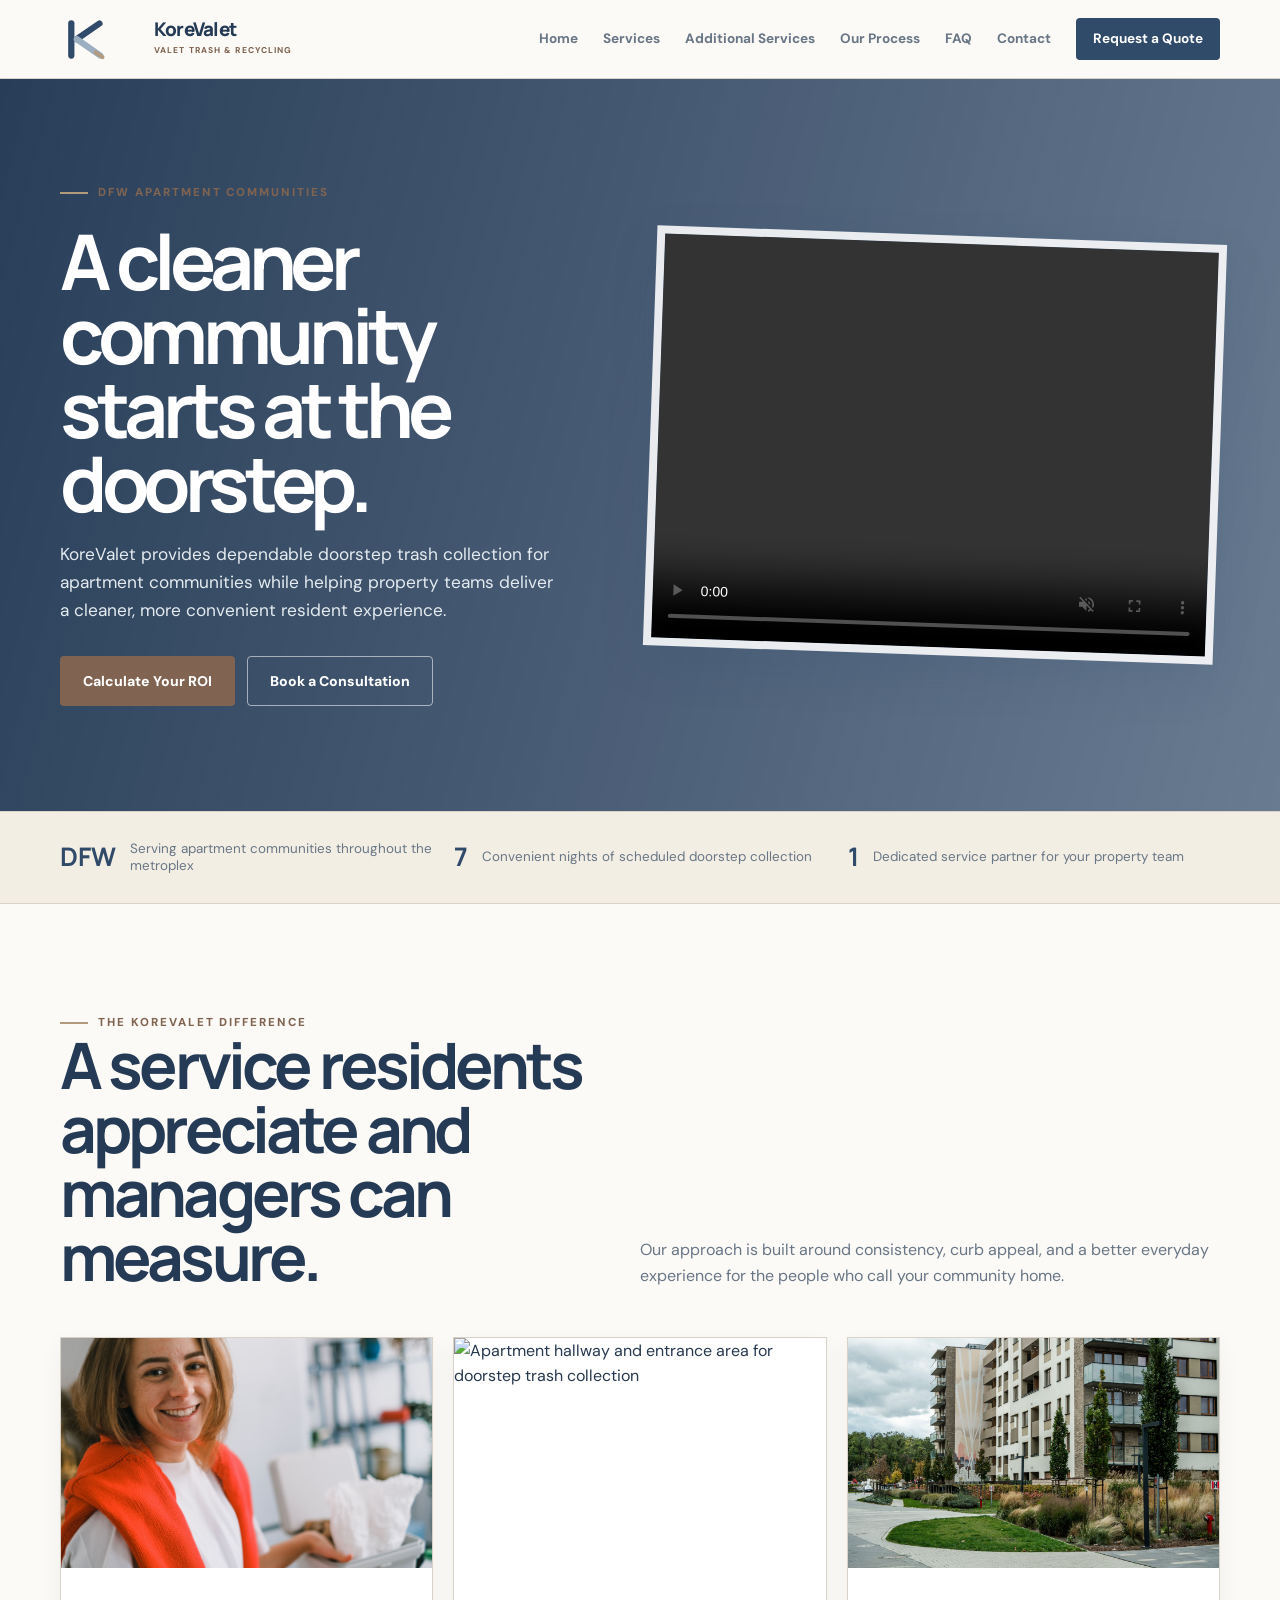
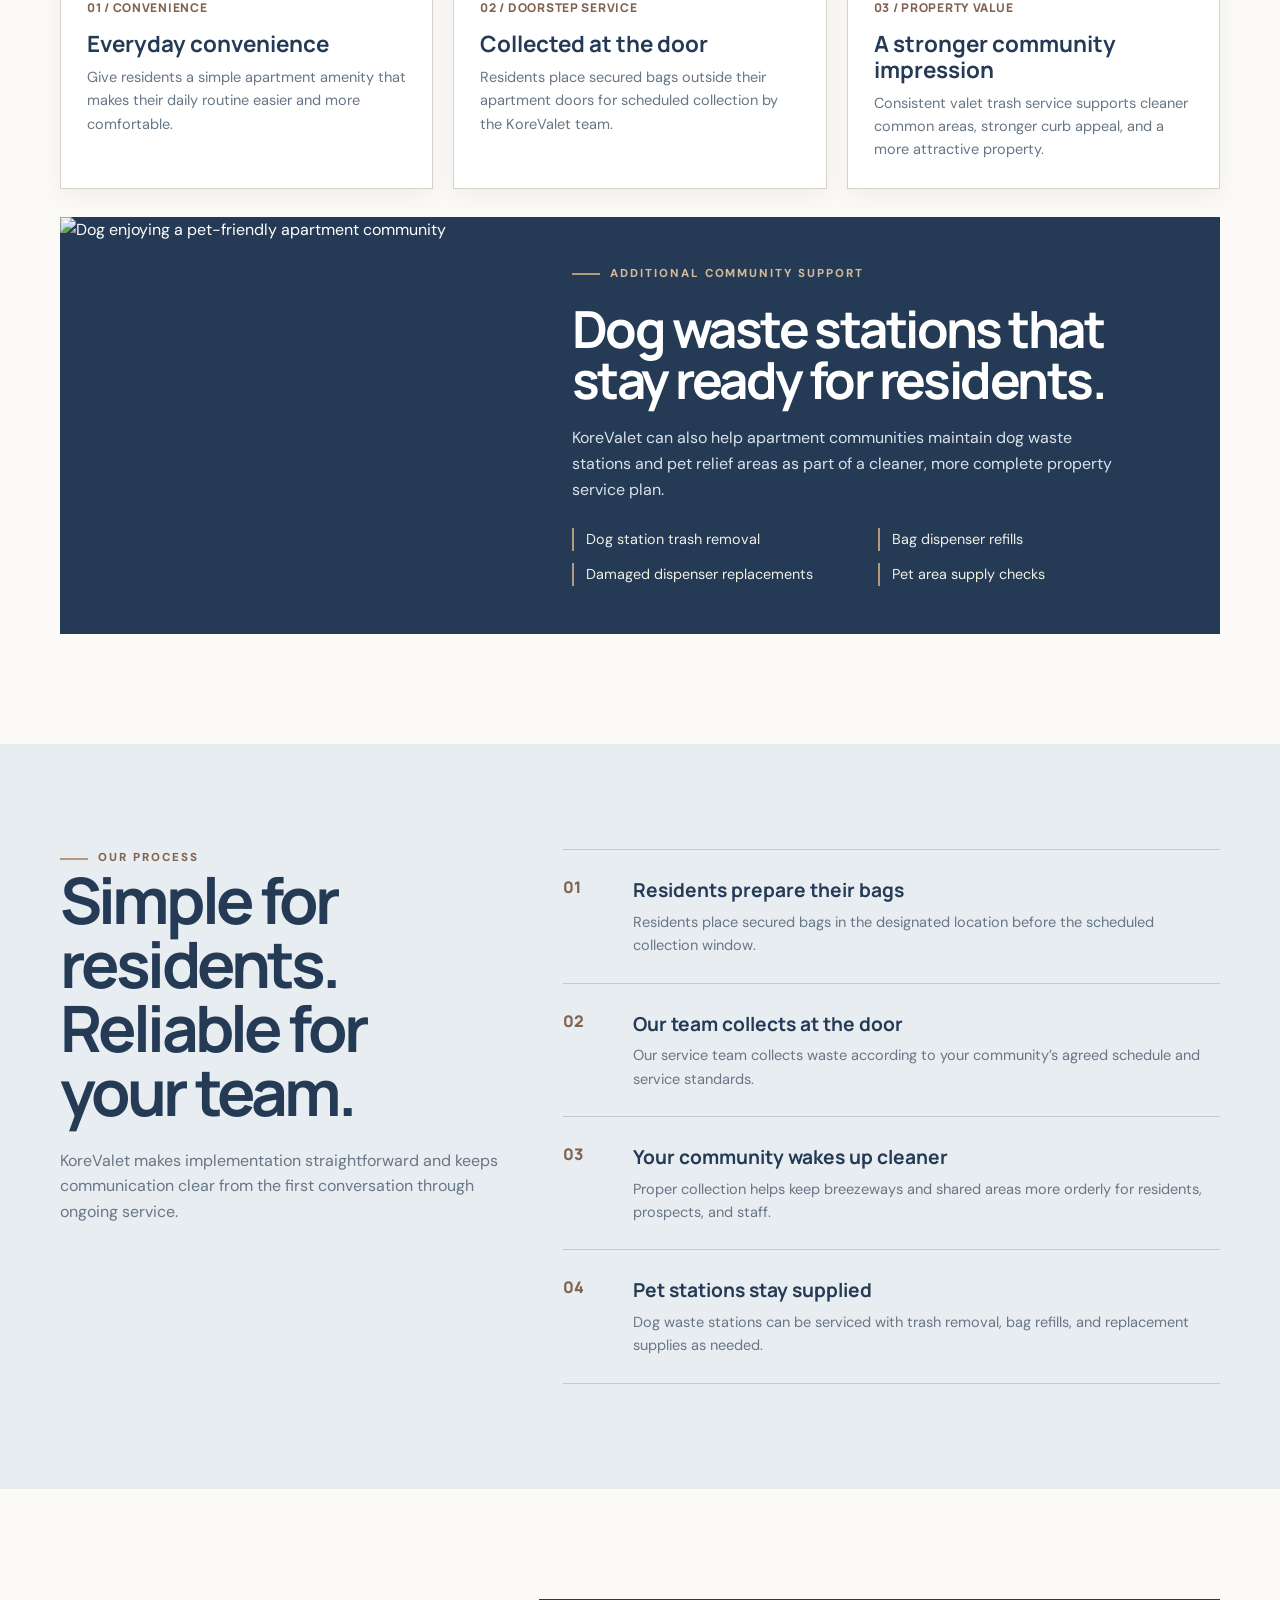
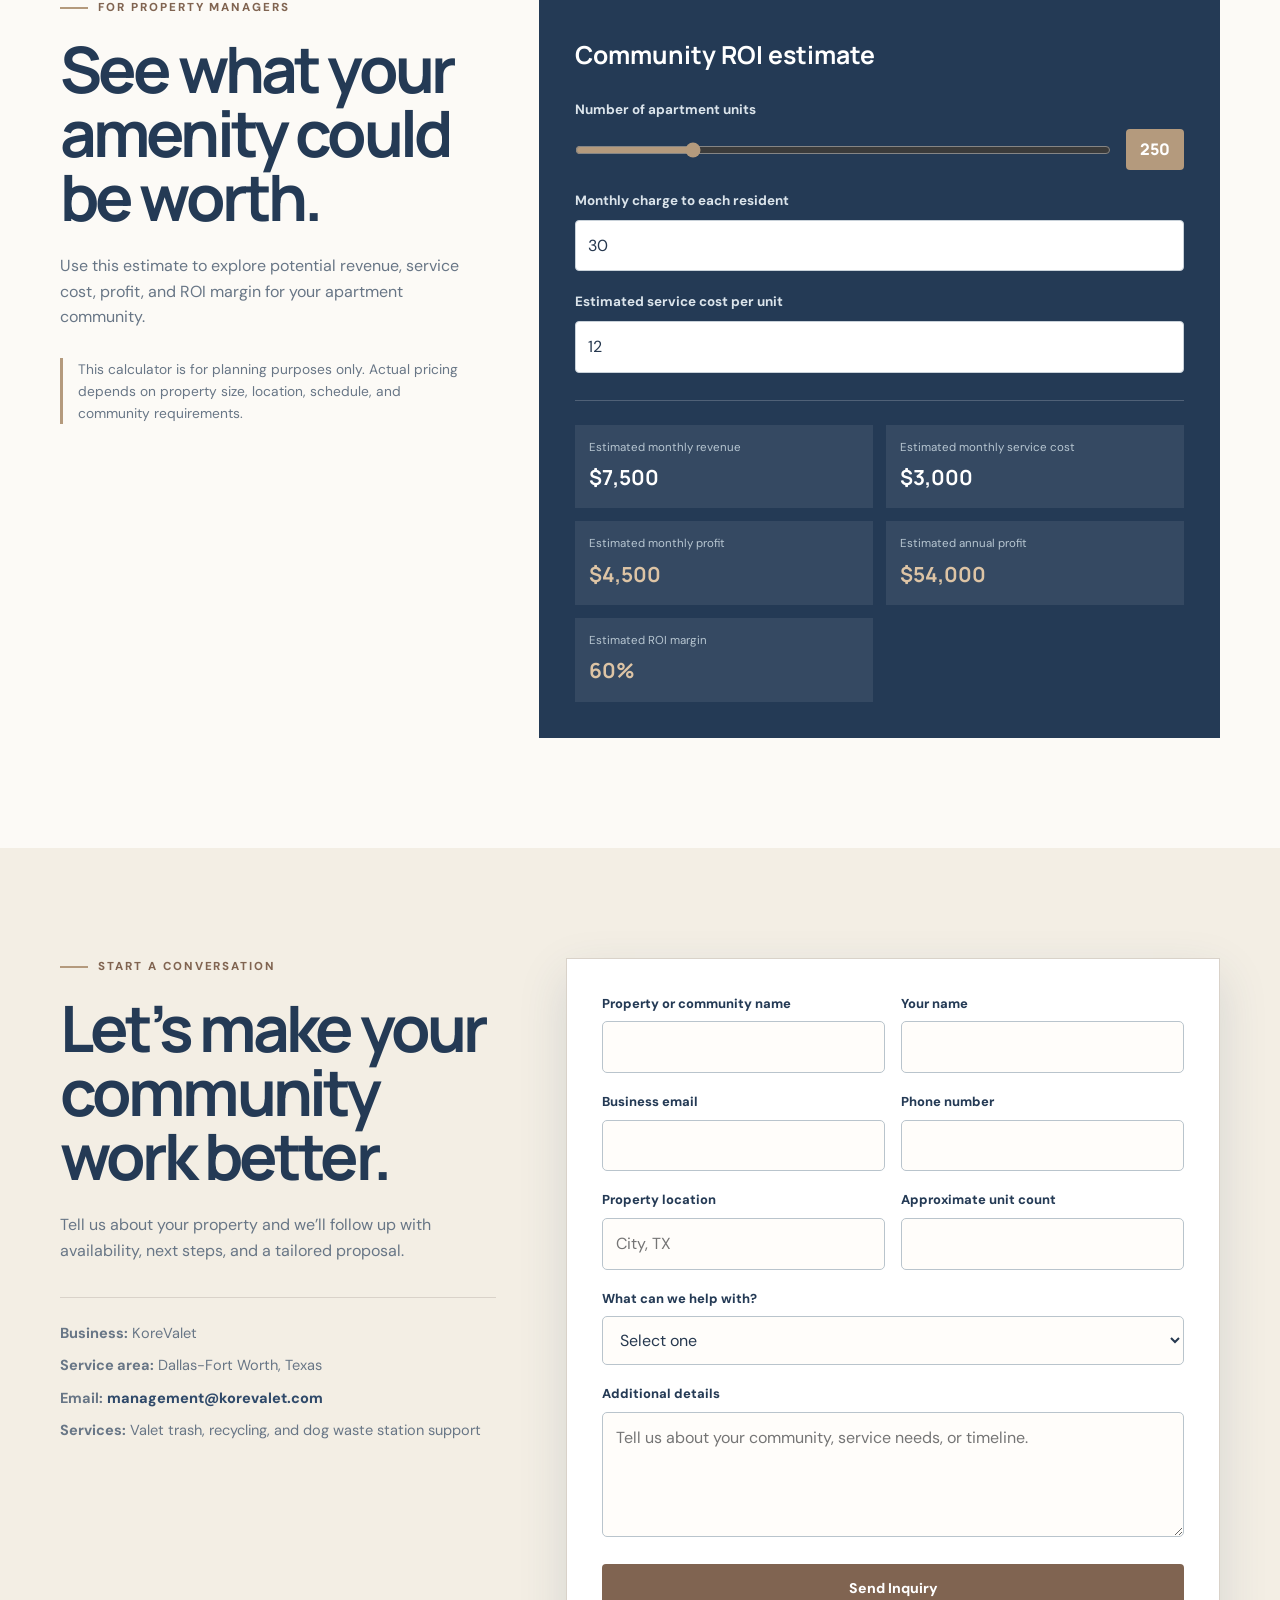
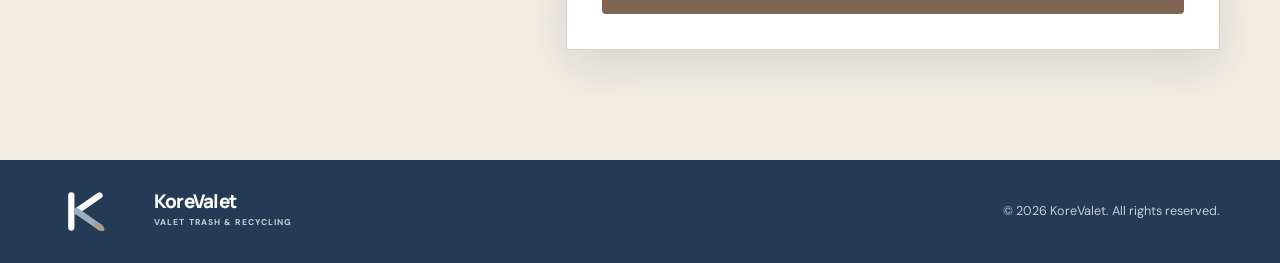
==== index.html @ e6c99cfc "Change service card image to convenience.jpg Updated the service card image source and alt text." ====
<!DOCTYPE html>
<html lang="en">
<head>
  <meta charset="UTF-8">
  <meta name="viewport" content="width=device-width, initial-scale=1.0">
  <meta name="description" content="KoreValet provides apartment valet trash, recycling, and dog waste station services throughout the DFW area.">
  <title>KoreValet | Apartment Community Services</title>

  <link rel="preconnect" href="https://fonts.googleapis.com">
  <link rel="preconnect" href="https://fonts.gstatic.com" crossorigin>
  <link href="https://fonts.googleapis.com/css2?family=DM+Sans:wght@400;500;600;700&family=Manrope:wght@600;700;800&display=swap" rel="stylesheet">

  <style>
    :root {
      --navy: #304a6a;
      --navy-dark: #243a55;
      --steel: #9bafc1;
      --cream: #f3eee4;
      --paper: #fcfaf6;
      --brown: #806451;
      --brown-light: #b49a7d;
      --ink: #26384f;
      --muted: #687686;
      --line: #d9d2c9;
      --white: #ffffff;
      --shadow: 0 18px 45px rgba(48, 74, 106, 0.15);
    }

    * {
      box-sizing: border-box;
      margin: 0;
      padding: 0;
    }

    html {
      scroll-behavior: smooth;
    }

    body {
      background: var(--paper);
      color: var(--ink);
      font-family: "DM Sans", Arial, sans-serif;
      line-height: 1.6;
      overflow-x: hidden;
    }

    img {
      display: block;
      max-width: 100%;
    }

    a {
      color: inherit;
      text-decoration: none;
    }

    button,
    input,
    select,
    textarea {
      font: inherit;
    }

    .container {
      margin: 0 auto;
      width: min(1160px, calc(100% - 40px));
    }

    .eyebrow {
      align-items: center;
      color: var(--brown);
      display: flex;
      font-size: 0.72rem;
      font-weight: 800;
      gap: 10px;
      letter-spacing: 0.17em;
      text-transform: uppercase;
    }

    .eyebrow::before {
      background: var(--brown-light);
      content: "";
      height: 2px;
      width: 28px;
    }

    .section-title {
      color: var(--navy-dark);
      font-family: "Manrope", Arial, sans-serif;
      font-size: clamp(2.25rem, 5vw, 4.3rem);
      letter-spacing: -0.06em;
      line-height: 1;
      max-width: 710px;
    }

    .section-copy {
      color: var(--muted);
      font-size: 1rem;
      max-width: 580px;
    }

    .button {
      align-items: center;
      border: 1px solid transparent;
      border-radius: 4px;
      cursor: pointer;
      display: inline-flex;
      font-size: 0.88rem;
      font-weight: 800;
      justify-content: center;
      min-height: 50px;
      padding: 0 22px;
      transition: 180ms ease;
    }

    .button:hover {
      transform: translateY(-2px);
    }

    .button-primary {
      background: var(--brown);
      color: var(--white);
    }

    .button-primary:hover {
      background: #684d3d;
    }

    .button-light {
      border-color: rgba(255, 255, 255, 0.55);
      color: var(--white);
    }

    .button-light:hover {
      background: var(--white);
      color: var(--navy-dark);
    }

    .button-navy {
      background: var(--navy);
      color: var(--white);
    }

    .button-navy:hover {
      background: var(--navy-dark);
    }

    .site-header {
      background: rgba(252, 250, 246, 0.96);
      border-bottom: 1px solid var(--line);
      position: sticky;
      top: 0;
      z-index: 20;
      backdrop-filter: blur(14px);
    }

    .navigation {
      align-items: center;
      display: flex;
      height: 78px;
      justify-content: space-between;
      position: relative;
    }

    .brand {
      align-items: center;
      display: inline-flex;
      gap: 12px;
    }

    .logo-mark {
      height: 43px;
      width: 82px;
    }

    .brand-name {
      color: var(--navy-dark);
      display: block;
      font-family: "Manrope", Arial, sans-serif;
      font-size: 1.18rem;
      font-weight: 800;
      letter-spacing: -0.04em;
      line-height: 1;
    }

    .brand-subtitle {
      color: var(--brown);
      display: block;
      font-size: 0.53rem;
      font-weight: 800;
      letter-spacing: 0.13em;
      margin-top: 5px;
    }

    .nav-links {
      align-items: center;
      display: flex;
      gap: 25px;
    }

    .nav-links a {
      color: var(--muted);
      font-size: 0.85rem;
      font-weight: 700;
    }

    .nav-links a:hover {
      color: var(--brown);
    }

    .nav-links .nav-cta {
      color: var(--white);
      min-height: 42px;
      padding: 0 16px;
    }

    .menu-button {
      background: transparent;
      border: 0;
      cursor: pointer;
      display: none;
      padding: 8px;
    }

    .menu-button span {
      background: var(--navy-dark);
      display: block;
      height: 2px;
      margin: 5px 0;
      width: 25px;
    }

    .hero {
      background:
        linear-gradient(
          105deg,
          rgba(36, 58, 85, 0.98),
          rgba(48, 74, 106, 0.72)
        ),
        url("https://images.unsplash.com/photo-1460317442991-0ec209397118?auto=format&fit=crop&w=1800&q=90")
        center / cover no-repeat;
      color: var(--white);
      padding: 105px 0;
    }

    .hero-grid {
      align-items: center;
      display: grid;
      gap: 75px;
      grid-template-columns: 0.95fr 1.05fr;
    }

    .hero h1 {
      font-family: "Manrope", Arial, sans-serif;
      font-size: clamp(3rem, 6vw, 5.6rem);
      letter-spacing: -0.07em;
      line-height: 0.96;
      margin: 22px 0;
      max-width: 680px;
    }

    .hero-copy {
      color: #e4ebf0;
      font-size: 1.08rem;
      max-width: 500px;
    }

    .hero-actions {
      display: flex;
      flex-wrap: wrap;
      gap: 12px;
      margin-top: 32px;
    }

    .hero-property-image {
      border: 8px solid rgba(255, 255, 255, 0.88);
      box-shadow: var(--shadow);
      height: 420px;
      overflow: hidden;
      transform: rotate(2deg);
      width: 100%;
    }

    .hero-property-image img,
    .hero-property-image video {
      display: block;
      height: 100%;
      object-fit: cover;
      width: 100%;
    }

    .stats {
      background: var(--cream);
      border-bottom: 1px solid var(--line);
      border-top: 1px solid var(--line);
      padding: 25px 0;
    }

    .stats-grid {
      display: grid;
      gap: 22px;
      grid-template-columns: repeat(3, 1fr);
    }

    .stat {
      align-items: center;
      display: flex;
      gap: 14px;
    }

    .stat strong {
      color: var(--navy);
      font-family: "Manrope", Arial, sans-serif;
      font-size: 1.6rem;
    }

    .stat span {
      color: var(--muted);
      font-size: 0.84rem;
      line-height: 1.25;
    }

    .services {
      padding: 110px 0;
    }

    .services-header {
      align-items: end;
      display: flex;
      gap: 35px;
      justify-content: space-between;
      margin-bottom: 48px;
    }

    .services-grid {
      display: grid;
      gap: 20px;
      grid-template-columns: repeat(3, 1fr);
    }

    .service-card {
      background: var(--white);
      border: 1px solid var(--line);
      box-shadow: 0 8px 20px rgba(48, 74, 106, 0.06);
      overflow: hidden;
      transition: 200ms ease;
    }

    .service-card:hover {
      box-shadow: var(--shadow);
      transform: translateY(-6px);
    }

    .service-card img {
      height: 230px;
      object-fit: cover;
      width: 100%;
    }

    .service-content {
      padding: 26px;
    }

    .service-number {
      color: var(--brown);
      font-family: "Manrope", Arial, sans-serif;
      font-size: 0.75rem;
      font-weight: 800;
      letter-spacing: 0.06em;
    }

    .service-card h3 {
      color: var(--navy-dark);
      font-family: "Manrope", Arial, sans-serif;
      font-size: 1.4rem;
      line-height: 1.15;
      margin: 12px 0 9px;
    }

    .service-card p {
      color: var(--muted);
      font-size: 0.91rem;
    }

    .pet-service {
      background: var(--navy-dark);
      color: var(--white);
      margin-top: 28px;
      overflow: hidden;
    }

    .pet-service-grid {
      align-items: stretch;
      display: grid;
      grid-template-columns: 0.8fr 1.2fr;
    }

    .pet-service-image {
      height: 100%;
      min-height: 340px;
      object-fit: cover;
      width: 100%;
    }

    .pet-service-content {
      padding: 48px;
    }

    .pet-service-content .eyebrow {
      color: #d5b99a;
    }

    .pet-service-content h3 {
      font-family: "Manrope", Arial, sans-serif;
      font-size: clamp(2rem, 4vw, 3.3rem);
      letter-spacing: -0.05em;
      line-height: 1;
      margin: 20px 0;
      max-width: 560px;
    }

    .pet-service-content p {
      color: #d9e2e9;
      max-width: 560px;
    }

    .pet-service-list {
      display: grid;
      gap: 12px;
      grid-template-columns: repeat(2, 1fr);
      list-style: none;
      margin-top: 26px;
    }

    .pet-service-list li {
      border-left: 2px solid var(--brown-light);
      color: #f1eee8;
      font-size: 0.9rem;
      padding-left: 12px;
    }

    .process {
      background: #e7edf1;
      padding: 105px 0;
    }

    .process-grid {
      display: grid;
      gap: 65px;
      grid-template-columns: 0.8fr 1.2fr;
    }

    .process-list {
      border-top: 1px solid #bfcbd4;
    }

    .process-item {
      border-bottom: 1px solid #bfcbd4;
      display: grid;
      gap: 22px;
      grid-template-columns: 48px 1fr;
      padding: 25px 0;
    }

    .process-number {
      color: var(--brown);
      font-family: "Manrope", Arial, sans-serif;
      font-weight: 800;
    }

    .process-item h3 {
      color: var(--navy-dark);
      font-family: "Manrope", Arial, sans-serif;
      font-size: 1.2rem;
      margin-bottom: 5px;
    }

    .process-item p {
      color: var(--muted);
      font-size: 0.91rem;
    }

    .roi-section {
      padding: 110px 0;
    }

    .roi-grid {
      align-items: start;
      display: grid;
      gap: 70px;
      grid-template-columns: 0.75fr 1.25fr;
    }

    .roi-intro .section-title {
      margin: 20px 0;
    }

    .roi-note {
      border-left: 3px solid var(--brown-light);
      color: var(--muted);
      font-size: 0.86rem;
      margin-top: 28px;
      padding-left: 15px;
    }

    .calculator {
      background: var(--navy-dark);
      color: var(--white);
      padding: 36px;
    }

    .calculator h2 {
      font-family: "Manrope", Arial, sans-serif;
      font-size: 1.55rem;
      margin-bottom: 25px;
    }

    .calculator .field {
      margin-bottom: 20px;
    }

    .calculator label {
      color: #dbe4eb;
      display: block;
      font-size: 0.84rem;
      font-weight: 700;
      margin-bottom: 8px;
    }

    .calculator input {
      background: var(--white);
      border: 1px solid #c8d1d9;
      border-radius: 4px;
      color: var(--ink);
      min-height: 48px;
      padding: 12px;
      width: 100%;
    }

    .calculator input:focus {
      border-color: var(--brown-light);
      box-shadow: 0 0 0 4px rgba(180, 154, 125, 0.2);
      outline: none;
    }

    .range-row {
      align-items: center;
      display: flex;
      gap: 15px;
    }

    .range-row input[type="range"] {
      accent-color: var(--brown-light);
      flex: 1;
      min-height: 0;
      padding: 0;
    }

    .range-value {
      background: var(--brown-light);
      border-radius: 4px;
      color: var(--white);
      font-family: "Manrope", Arial, sans-serif;
      font-weight: 800;
      min-width: 58px;
      padding: 8px;
      text-align: center;
    }

    .results {
      border-top: 1px solid rgba(255, 255, 255, 0.2);
      display: grid;
      gap: 13px;
      grid-template-columns: repeat(2, 1fr);
      margin-top: 27px;
      padding-top: 24px;
    }

    .result {
      background: rgba(255, 255, 255, 0.08);
      padding: 14px;
    }

    .result span {
      color: #b7c6d1;
      display: block;
      font-size: 0.72rem;
      margin-bottom: 4px;
    }

    .result strong {
      color: var(--white);
      font-family: "Manrope", Arial, sans-serif;
      font-size: 1.3rem;
    }

    .result.highlight strong {
      color: #ddc4a5;
    }

    .contact {
      background: var(--cream);
      padding: 110px 0;
    }

    .contact-grid {
      display: grid;
      gap: 70px;
      grid-template-columns: 0.8fr 1.2fr;
    }

    .contact-copy .section-title {
      margin: 20px 0;
    }

    .contact-details {
      border-top: 1px solid var(--line);
      margin-top: 34px;
      padding-top: 24px;
    }

    .contact-details p {
      color: var(--muted);
      font-size: 0.91rem;
      margin-bottom: 9px;
    }

    .contact-details a {
      color: var(--navy);
      font-weight: 800;
    }

    .contact-form {
      background: var(--white);
      border: 1px solid var(--line);
      box-shadow: var(--shadow);
      padding: 35px;
    }

    .form-row {
      display: grid;
      gap: 16px;
      grid-template-columns: 1fr 1fr;
    }

    .contact-form .field {
      margin-bottom: 19px;
    }

    .contact-form label {
      color: var(--navy-dark);
      display: block;
      font-size: 0.81rem;
      font-weight: 800;
      margin-bottom: 7px;
    }

    .contact-form input,
    .contact-form select,
    .contact-form textarea {
      background: #fffdfa;
      border: 1px solid #b9c4cc;
      border-radius: 5px;
      color: var(--ink);
      min-height: 49px;
      padding: 12px 13px;
      width: 100%;
    }

    .contact-form textarea {
      min-height: 125px;
      resize: vertical;
    }

    .contact-form input:hover,
    .contact-form select:hover,
    .contact-form textarea:hover {
      border-color: var(--navy);
    }

    .contact-form input:focus,
    .contact-form select:focus,
    .contact-form textarea:focus {
      border-color: var(--brown);
      box-shadow: 0 0 0 4px rgba(180, 154, 125, 0.2);
      outline: none;
    }

    .contact-form button {
      border: 0;
      width: 100%;
    }

    .footer {
      background: var(--navy-dark);
      color: var(--white);
      padding: 30px 0;
    }

    .footer-inner {
      align-items: center;
      display: flex;
      justify-content: space-between;
    }

    .footer .brand-name {
      color: var(--white);
    }

    .footer .brand-subtitle {
      color: #c1ced8;
    }

    .footer p {
      color: #c1ced8;
      font-size: 0.79rem;
    }

    .back-to-top {
      align-items: center;
      background: var(--navy);
      border: 1px solid rgba(255, 255, 255, 0.35);
      border-radius: 50%;
      bottom: 24px;
      box-shadow: var(--shadow);
      color: var(--white);
      cursor: pointer;
      display: flex;
      font-size: 1.35rem;
      height: 48px;
      justify-content: center;
      opacity: 0;
      padding: 0;
      pointer-events: none;
      position: fixed;
      right: 24px;
      transform: translateY(12px);
      transition: opacity 180ms ease, transform 180ms ease, background 180ms ease;
      width: 48px;
      z-index: 30;
    }

    .back-to-top:hover {
      background: var(--brown);
      transform: translateY(0);
    }

    .back-to-top.visible {
      opacity: 1;
      pointer-events: auto;
      transform: translateY(0);
    }

    @media (max-width: 900px) {
      .hero-grid,
      .process-grid,
      .roi-grid,
      .contact-grid,
      .pet-service-grid {
        grid-template-columns: 1fr;
      }

      .hero {
        padding: 75px 0 85px;
      }

      .hero-property-image {
        max-width: 600px;
      }

      .pet-service-image {
        height: 300px;
        min-height: 0;
      }

      .services,
      .process,
      .roi-section,
      .contact {
        padding: 80px 0;
      }

      .roi-grid,
      .contact-grid {
        gap: 42px;
      }
    }

    @media (max-width: 700px) {
      .container {
        width: min(100% - 30px, 1160px);
      }

      .navigation {
        height: 68px;
      }

      .logo-mark {
        height: 37px;
        width: 70px;
      }

      .brand-subtitle {
        font-size: 0.47rem;
      }

      .menu-button {
        display: block;
      }

      .nav-links {
        align-items: stretch;
        background: var(--paper);
        border-bottom: 1px solid var(--line);
        display: none;
        flex-direction: column;
        gap: 0;
        left: 0;
        padding: 10px 15px 18px;
        position: absolute;
        right: 0;
        top: 68px;
      }

      .nav-links.open {
        display: flex;
      }

      .nav-links a {
        padding: 13px 0;
      }

      .nav-links .nav-cta {
        margin-top: 5px;
      }

      .hero h1 {
        font-size: clamp(2.7rem, 14vw, 4rem);
      }

      .hero-property-image {
        height: 300px;
        transform: none;
      }

      .stats-grid,
      .services-grid,
      .pet-service-list {
        grid-template-columns: 1fr;
      }

      .stat {
        border-bottom: 1px solid var(--line);
        padding-bottom: 16px;
      }

      .stat:last-child {
        border-bottom: 0;
        padding-bottom: 0;
      }

      .services-header {
        align-items: start;
        flex-direction: column;
        margin-bottom: 30px;
      }

      .pet-service-content {
        padding: 30px 24px;
      }

      .calculator,
      .contact-form {
        padding: 24px;
      }

      .form-row,
      .results {
        grid-template-columns: 1fr;
      }

      .footer-inner {
        align-items: start;
        flex-direction: column;
        gap: 18px;
      }

      .back-to-top {
        bottom: 18px;
        height: 44px;
        right: 16px;
        width: 44px;
      }
    }
  </style>
</head>

<body>
  <header class="site-header">
    <div class="container navigation">
      <a class="brand" href="#home" aria-label="KoreValet home">
        <svg
          class="logo-mark"
          viewBox="0 0 100 55"
          fill="none"
          xmlns="http://www.w3.org/2000/svg"
          aria-hidden="true"
        >
          <path d="M12 7V48" stroke="#304A6A" stroke-width="8" stroke-linecap="round"/>
          <path d="M19 27L48 7" stroke="#304A6A" stroke-width="8" stroke-linecap="round"/>
          <path d="M19 27L49 48" stroke="#9BAFC1" stroke-width="8" stroke-linecap="round"/>
          <path d="M43 44L52 50" stroke="#B49A7D" stroke-width="5" stroke-linecap="round"/>
        </svg>

        <span>
          <span class="brand-name">KoreValet</span>
          <span class="brand-subtitle">VALET TRASH & RECYCLING</span>
        </span>
      </a>

      <button
        class="menu-button"
        id="menuButton"
        type="button"
        aria-label="Open navigation"
        aria-expanded="false"
      >
        <span></span>
        <span></span>
        <span></span>
      </button>

      <nav class="nav-links" id="navLinks">
        <a href="#home">Home</a>
        <a href="#services">Services</a>
        <a href="additional-services.html">Additional Services</a>
        <a href="#process">Our Process</a>
        <a href="faq.html">FAQ</a>
        <a href="#contact">Contact</a>
        <a class="button button-navy nav-cta" href="#contact">Request a Quote</a>
      </nav>
    </div>
  </header>

  <main>
    <section class="hero" id="home">
      <div class="container hero-grid">
        <div>
          <div class="eyebrow">DFW apartment communities</div>

          <h1>A cleaner community starts at the doorstep.</h1>

          <p class="hero-copy">
            KoreValet provides dependable doorstep trash collection for apartment communities while helping property teams deliver a cleaner, more convenient resident experience.
          </p>

          <div class="hero-actions">
            <a class="button button-primary" href="#roi">
              Calculate Your ROI
            </a>

            <a class="button button-light" href="#contact">
              Book a Consultation
            </a>
          </div>
        </div>

        <div class="hero-property-image">
  <video autoplay muted loop playsinline preload="auto" controls aria-label="Apartment community exterior video">
    <source src="https://res.cloudinary.com/irntqbno/video/upload/v1785622498/Herovideo.Mp4_otxb49.mp4" type="video/mp4">
    Your browser does not support the video tag.
  </video>
</div>
      </div>
    </section>

    <section class="stats" aria-label="KoreValet service benefits">
      <div class="container stats-grid">
        <div class="stat">
          <strong>DFW</strong>
          <span>Serving apartment communities throughout the metroplex</span>
        </div>

        <div class="stat">
          <strong>7</strong>
          <span>Convenient nights of scheduled doorstep collection</span>
        </div>

        <div class="stat">
          <strong>1</strong>
          <span>Dedicated service partner for your property team</span>
        </div>
      </div>
    </section>

    <section class="services" id="services">
      <div class="container">
        <div class="services-header">
          <div>
            <div class="eyebrow">The KoreValet difference</div>

            <h2 class="section-title">
              A service residents appreciate and managers can measure.
            </h2>
          </div>

          <p class="section-copy">
            Our approach is built around consistency, curb appeal, and a better everyday experience for the people who call your community home.
          </p>
        </div>

        <div class="services-grid">
          <article class="service-card">
            <img
src="convenience.jpg"
alt="Resident convenience valet trash service at an apartment community"
loading="lazy"
            >

            <div class="service-content">
              <span class="service-number">01 / CONVENIENCE</span>
              <h3>Everyday convenience</h3>
              <p>
                Give residents a simple apartment amenity that makes their daily routine easier and more comfortable.
              </p>
            </div>
          </article>

          <article class="service-card">
           <img
  src="doorstep-trash.jpg"
  alt="Apartment hallway and entrance area for doorstep trash collection"
  loading="lazy"
>

            <div class="service-content">
              <span class="service-number">02 / DOORSTEP SERVICE</span>
              <h3>Collected at the door</h3>
              <p>
                Residents place secured bags outside their apartment doors for scheduled collection by the KoreValet team.
              </p>
            </div>
          </article>

         <article class="service-card">
  <img
    src="property-value.jpg.jpg"
    alt="Well-maintained apartment community exterior"
    loading="lazy"
  >

  <div class="service-content">
    <span class="service-number">03 / PROPERTY VALUE</span>
    <h3>A stronger community impression</h3>
    <p>
      Consistent valet trash service supports cleaner common areas, stronger curb appeal, and a more attractive property.
    </p>
  </div>
</article>
        </div>

        <section class="pet-service" aria-labelledby="pet-service-title">
          <div class="pet-service-grid">
            <img
              class="pet-service-image"
              src="https://images.unsplash.com/photo-1558788353-f76d92427f16?auto=format&fit=crop&w=1000&q=85"
              alt="Dog enjoying a pet-friendly apartment community"
              loading="lazy"
            >

            <div class="pet-service-content">
              <div class="eyebrow">Additional community support</div>

              <h3 id="pet-service-title">
                Dog waste stations that stay ready for residents.
              </h3>

              <p>
                KoreValet can also help apartment communities maintain dog waste stations and pet relief areas as part of a cleaner, more complete property service plan.
              </p>

              <ul class="pet-service-list">
                <li>Dog station trash removal</li>
                <li>Bag dispenser refills</li>
                <li>Damaged dispenser replacements</li>
                <li>Pet area supply checks</li>
              </ul>
            </div>
          </div>
        </section>
      </div>
    </section>

    <section class="process" id="process">
      <div class="container process-grid">
        <div>
          <div class="eyebrow">Our process</div>

          <h2 class="section-title">
            Simple for residents. Reliable for your team.
          </h2>

          <p class="section-copy" style="margin-top: 24px;">
            KoreValet makes implementation straightforward and keeps communication clear from the first conversation through ongoing service.
          </p>
        </div>

        <div class="process-list">
          <div class="process-item">
            <span class="process-number">01</span>
            <div>
              <h3>Residents prepare their bags</h3>
              <p>
                Residents place secured bags in the designated location before the scheduled collection window.
              </p>
            </div>
          </div>

          <div class="process-item">
            <span class="process-number">02</span>
            <div>
              <h3>Our team collects at the door</h3>
              <p>
                Our service team collects waste according to your community’s agreed schedule and service standards.
              </p>
            </div>
          </div>

          <div class="process-item">
            <span class="process-number">03</span>
            <div>
              <h3>Your community wakes up cleaner</h3>
              <p>
                Proper collection helps keep breezeways and shared areas more orderly for residents, prospects, and staff.
              </p>
            </div>
          </div>

          <div class="process-item">
            <span class="process-number">04</span>
            <div>
              <h3>Pet stations stay supplied</h3>
              <p>
                Dog waste stations can be serviced with trash removal, bag refills, and replacement supplies as needed.
              </p>
            </div>
          </div>
        </div>
      </div>
    </section>

    <section class="roi-section" id="roi">
      <div class="container roi-grid">
        <div class="roi-intro">
          <div class="eyebrow">For property managers</div>

          <h2 class="section-title">
            See what your amenity could be worth.
          </h2>

          <p class="section-copy" style="margin-top: 24px;">
            Use this estimate to explore potential revenue, service cost, profit, and ROI margin for your apartment community.
          </p>

          <p class="roi-note">
            This calculator is for planning purposes only. Actual pricing depends on property size, location, schedule, and community requirements.
          </p>
        </div>

        <div class="calculator">
          <h2>Community ROI estimate</h2>

          <div class="field">
            <label for="unitRange">Number of apartment units</label>

            <div class="range-row">
              <input id="unitRange" type="range" min="50" max="1000" step="10" value="250">
              <span class="range-value" id="unitValue">250</span>
            </div>
          </div>

          <div class="field">
            <label for="residentFee">Monthly charge to each resident</label>
            <input id="residentFee" type="number" min="0" step="1" value="30">
          </div>

          <div class="field">
            <label for="serviceCost">Estimated service cost per unit</label>
            <input id="serviceCost" type="number" min="0" step="1" value="12">
          </div>

          <div class="results">
            <div class="result">
              <span>Estimated monthly revenue</span>
              <strong id="monthlyRevenue">$7,500</strong>
            </div>

            <div class="result">
              <span>Estimated monthly service cost</span>
              <strong id="monthlyCost">$3,000</strong>
            </div>

            <div class="result highlight">
              <span>Estimated monthly profit</span>
              <strong id="monthlyProfit">$4,500</strong>
            </div>

            <div class="result highlight">
              <span>Estimated annual profit</span>
              <strong id="annualProfit">$54,000</strong>
            </div>

            <div class="result highlight">
              <span>Estimated ROI margin</span>
              <strong id="roiPercent">60%</strong>
            </div>
          </div>
        </div>
      </div>
    </section>

    <section class="contact" id="contact">
      <div class="container contact-grid">
        <div class="contact-copy">
          <div class="eyebrow">Start a conversation</div>

          <h2 class="section-title">
            Let’s make your community work better.
          </h2>

          <p class="section-copy" style="margin-top: 24px;">
            Tell us about your property and we’ll follow up with availability, next steps, and a tailored proposal.
          </p>

          <div class="contact-details">
            <p><strong>Business:</strong> KoreValet</p>
            <p><strong>Service area:</strong> Dallas-Fort Worth, Texas</p>
            <p>
              <strong>Email:</strong>
              <a href="mailto:management@korevalet.com">
                management@korevalet.com
              </a>
            </p>
            <p>
              <strong>Services:</strong>
              Valet trash, recycling, and dog waste station support
            </p>
          </div>
        </div>

        <form
          class="contact-form"
          action="https://formspree.io/f/mjgnopaq"
          method="POST"
        >
          <input
            type="hidden"
            name="_subject"
            value="New KoreValet property inquiry"
          >

          <input
            type="hidden"
            name="_next"
            value="https://korevalet.com/thank-you.html"
          >

          <div class="form-row">
            <div class="field">
              <label for="propertyName">Property or community name</label>
              <input id="propertyName" name="property_name" type="text" required>
            </div>

            <div class="field">
              <label for="contactName">Your name</label>
              <input id="contactName" name="contact_name" type="text" required>
            </div>
          </div>

          <div class="form-row">
            <div class="field">
              <label for="email">Business email</label>
              <input id="email" name="email" type="email" required>
            </div>

            <div class="field">
              <label for="phone">Phone number</label>
              <input id="phone" name="phone" type="tel" required>
            </div>
          </div>

          <div class="form-row">
            <div class="field">
              <label for="location">Property location</label>
              <input id="location" name="property_location" type="text" placeholder="City, TX" required>
            </div>

            <div class="field">
              <label for="units">Approximate unit count</label>
              <input id="units" name="unit_count" type="number" min="1" required>
            </div>
          </div>

          <div class="field">
            <label for="requestType">What can we help with?</label>

            <select id="requestType" name="request_type" required>
              <option value="">Select one</option>
              <option value="Request a quote">Request a quote</option>
              <option value="Book a consultation">Book a consultation</option>
              <option value="Valet trash service">Valet trash service</option>
              <option value="Dog waste station service">Dog waste station service</option>
              <option value="Multiple community services">Multiple community services</option>
            </select>
          </div>

          <div class="field">
            <label for="message">Additional details</label>

            <textarea
              id="message"
              name="message"
              placeholder="Tell us about your community, service needs, or timeline."
            ></textarea>
          </div>

          <button class="button button-primary" type="submit">
            Send Inquiry
          </button>
        </form>
      </div>
    </section>
  </main>

  <button
    class="back-to-top"
    id="backToTop"
    type="button"
    aria-label="Back to top"
    title="Back to top"
  >
    <span aria-hidden="true">&#8593;</span>
  </button>

  <footer class="footer">
    <div class="container footer-inner">
      <a class="brand" href="#home" aria-label="KoreValet home">
        <svg
          class="logo-mark"
          viewBox="0 0 100 55"
          fill="none"
          xmlns="http://www.w3.org/2000/svg"
          aria-hidden="true"
        >
          <path d="M12 7V48" stroke="#FFFFFF" stroke-width="8" stroke-linecap="round"/>
          <path d="M19 27L48 7" stroke="#FFFFFF" stroke-width="8" stroke-linecap="round"/>
          <path d="M19 27L49 48" stroke="#9BAFC1" stroke-width="8" stroke-linecap="round"/>
          <path d="M43 44L52 50" stroke="#B49A7D" stroke-width="5" stroke-linecap="round"/>
        </svg>

        <span>
          <span class="brand-name">KoreValet</span>
          <span class="brand-subtitle">VALET TRASH & RECYCLING</span>
        </span>
      </a>

      <p>&copy; 2026 KoreValet. All rights reserved.</p>
    </div>
  </footer>

  <script>
    const menuButton = document.getElementById("menuButton");
    const navLinks = document.getElementById("navLinks");

    menuButton.addEventListener("click", () => {
      const isOpen = navLinks.classList.toggle("open");
      menuButton.setAttribute("aria-expanded", String(isOpen));
    });

    navLinks.querySelectorAll("a").forEach((link) => {
      link.addEventListener("click", () => {
        navLinks.classList.remove("open");
        menuButton.setAttribute("aria-expanded", "false");
      });
    });

    const unitRange = document.getElementById("unitRange");
    const unitValue = document.getElementById("unitValue");
    const residentFee = document.getElementById("residentFee");
    const serviceCost = document.getElementById("serviceCost");
    const monthlyRevenue = document.getElementById("monthlyRevenue");
    const monthlyCost = document.getElementById("monthlyCost");
    const monthlyProfit = document.getElementById("monthlyProfit");
    const annualProfit = document.getElementById("annualProfit");
    const roiPercent = document.getElementById("roiPercent");

    function formatMoney(value) {
      return value.toLocaleString("en-US", {
        style: "currency",
        currency: "USD",
        maximumFractionDigits: 0
      });
    }

    function calculateROI() {
      const units = Number(unitRange.value) || 0;
      const residentCharge = Number(residentFee.value) || 0;
      const unitCost = Number(serviceCost.value) || 0;

      const revenue = units * residentCharge;
      const cost = units * unitCost;
      const profit = revenue - cost;
      const annual = profit * 12;
      const margin = revenue > 0 ? (profit / revenue) * 100 : 0;

      unitValue.textContent = units;
      monthlyRevenue.textContent = formatMoney(revenue);
      monthlyCost.textContent = formatMoney(cost);
      monthlyProfit.textContent = formatMoney(profit);
      annualProfit.textContent = formatMoney(annual);
      roiPercent.textContent = Math.round(margin) + "%";
    }

    unitRange.addEventListener("input", calculateROI);
    residentFee.addEventListener("input", calculateROI);
    serviceCost.addEventListener("input", calculateROI);

    calculateROI();

    const backToTop = document.getElementById("backToTop");

    window.addEventListener("scroll", () => {
      if (window.scrollY > 450) {
        backToTop.classList.add("visible");
      } else {
        backToTop.classList.remove("visible");
      }
    });

    backToTop.addEventListener("click", () => {
      window.scrollTo({
        top: 0,
        behavior: "smooth"
      });
    });
  </script>
</body>
</html>
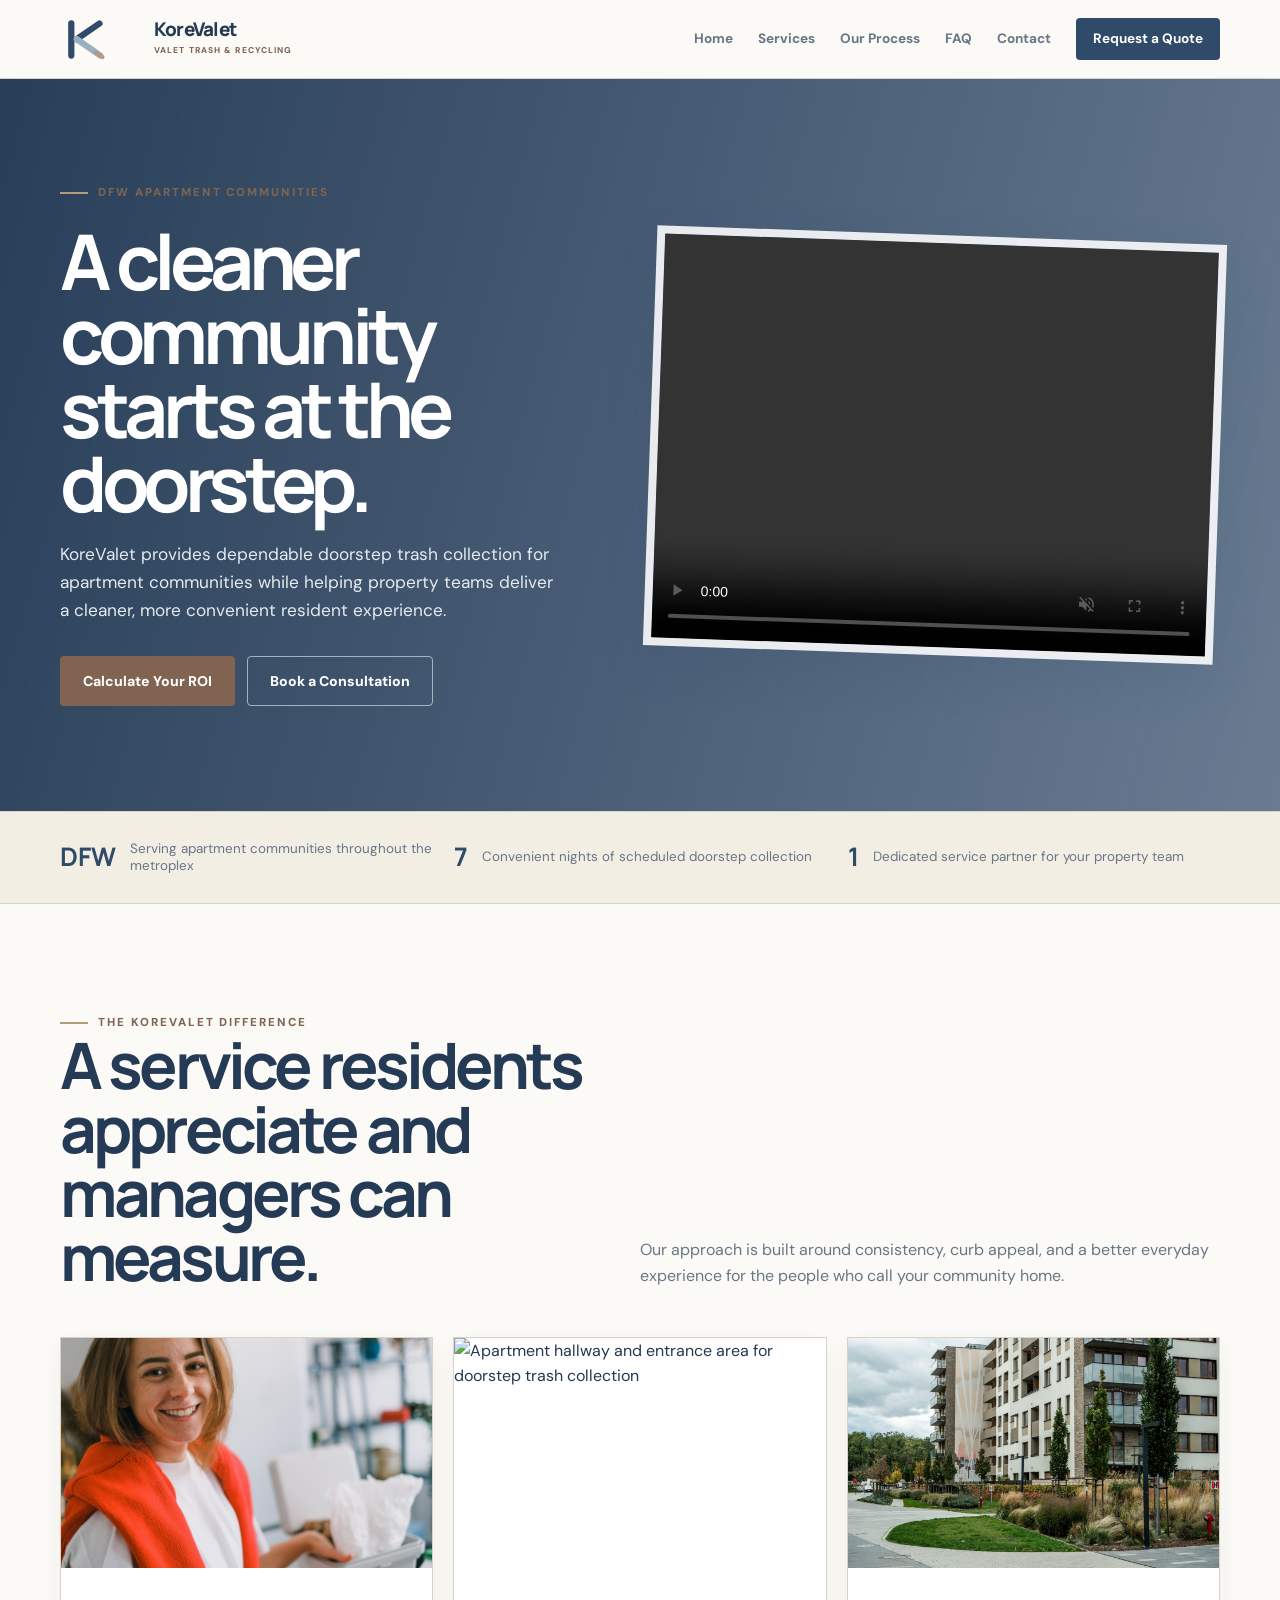
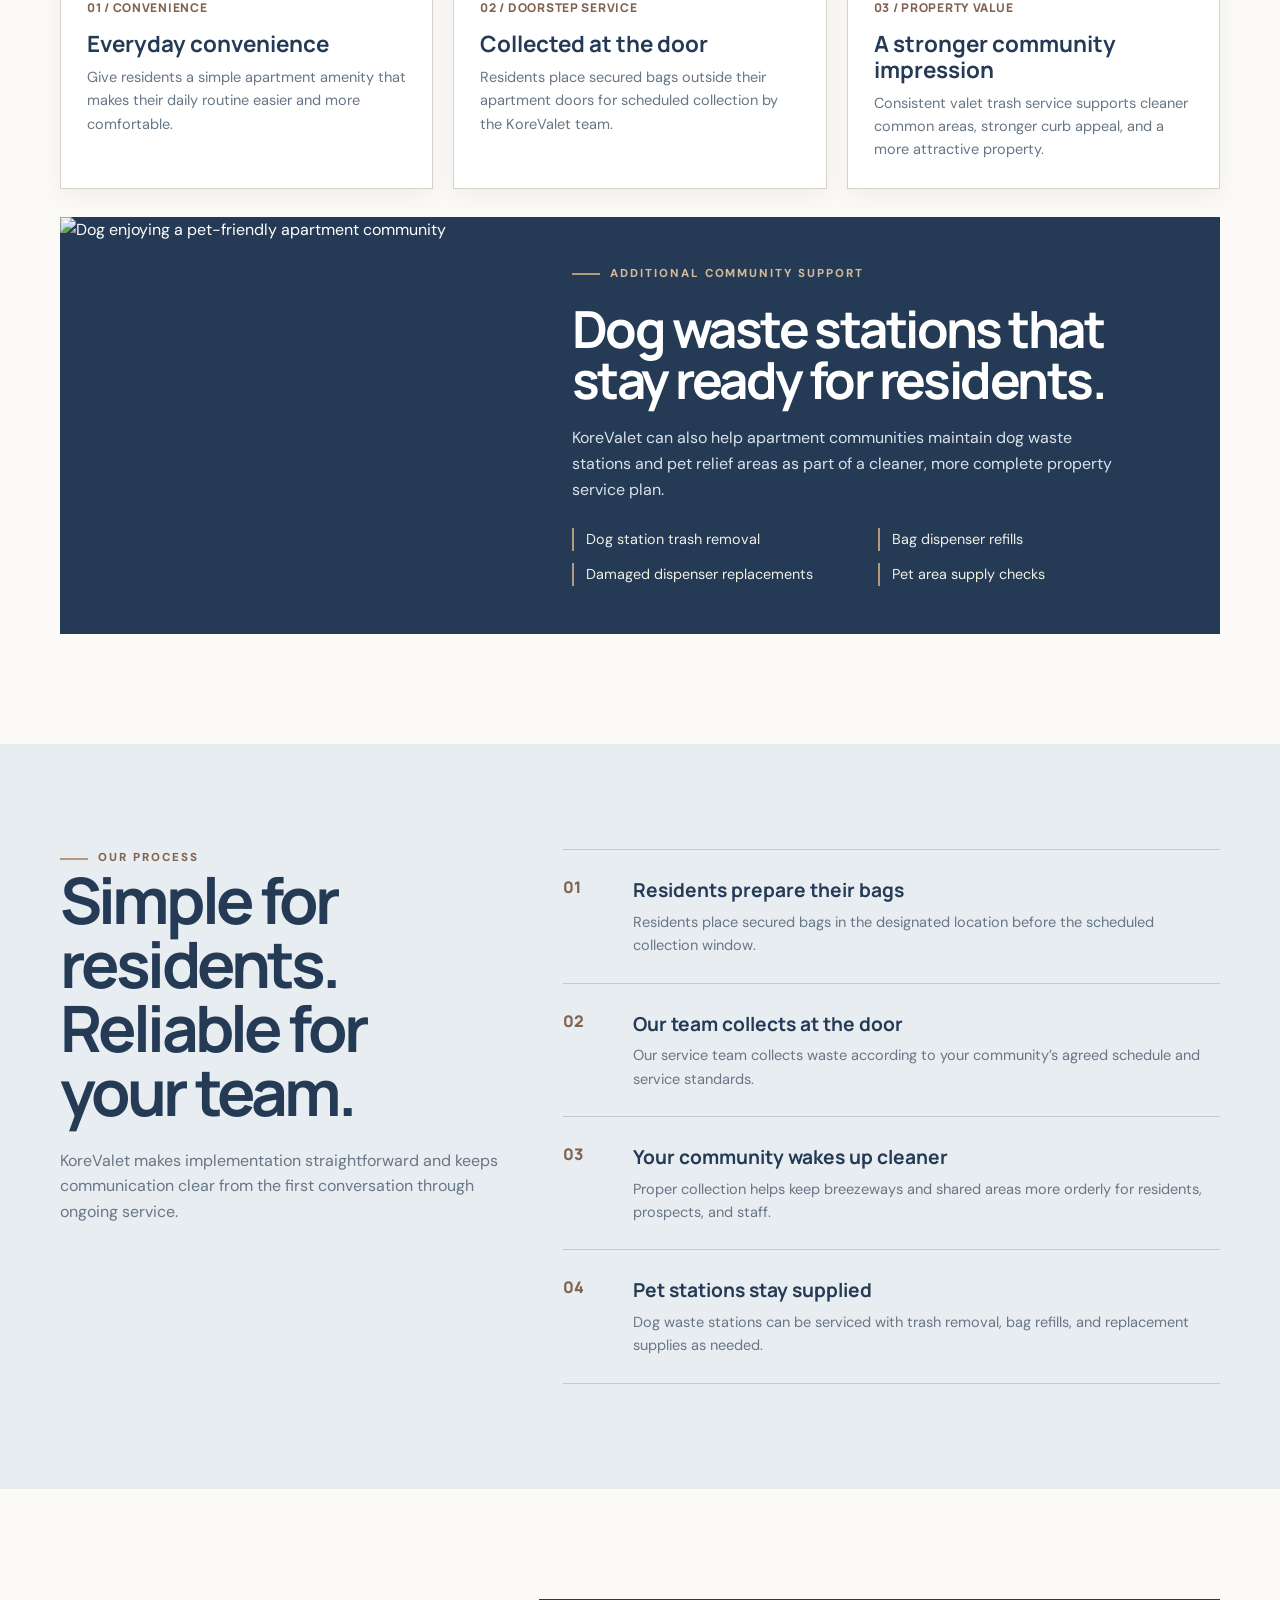
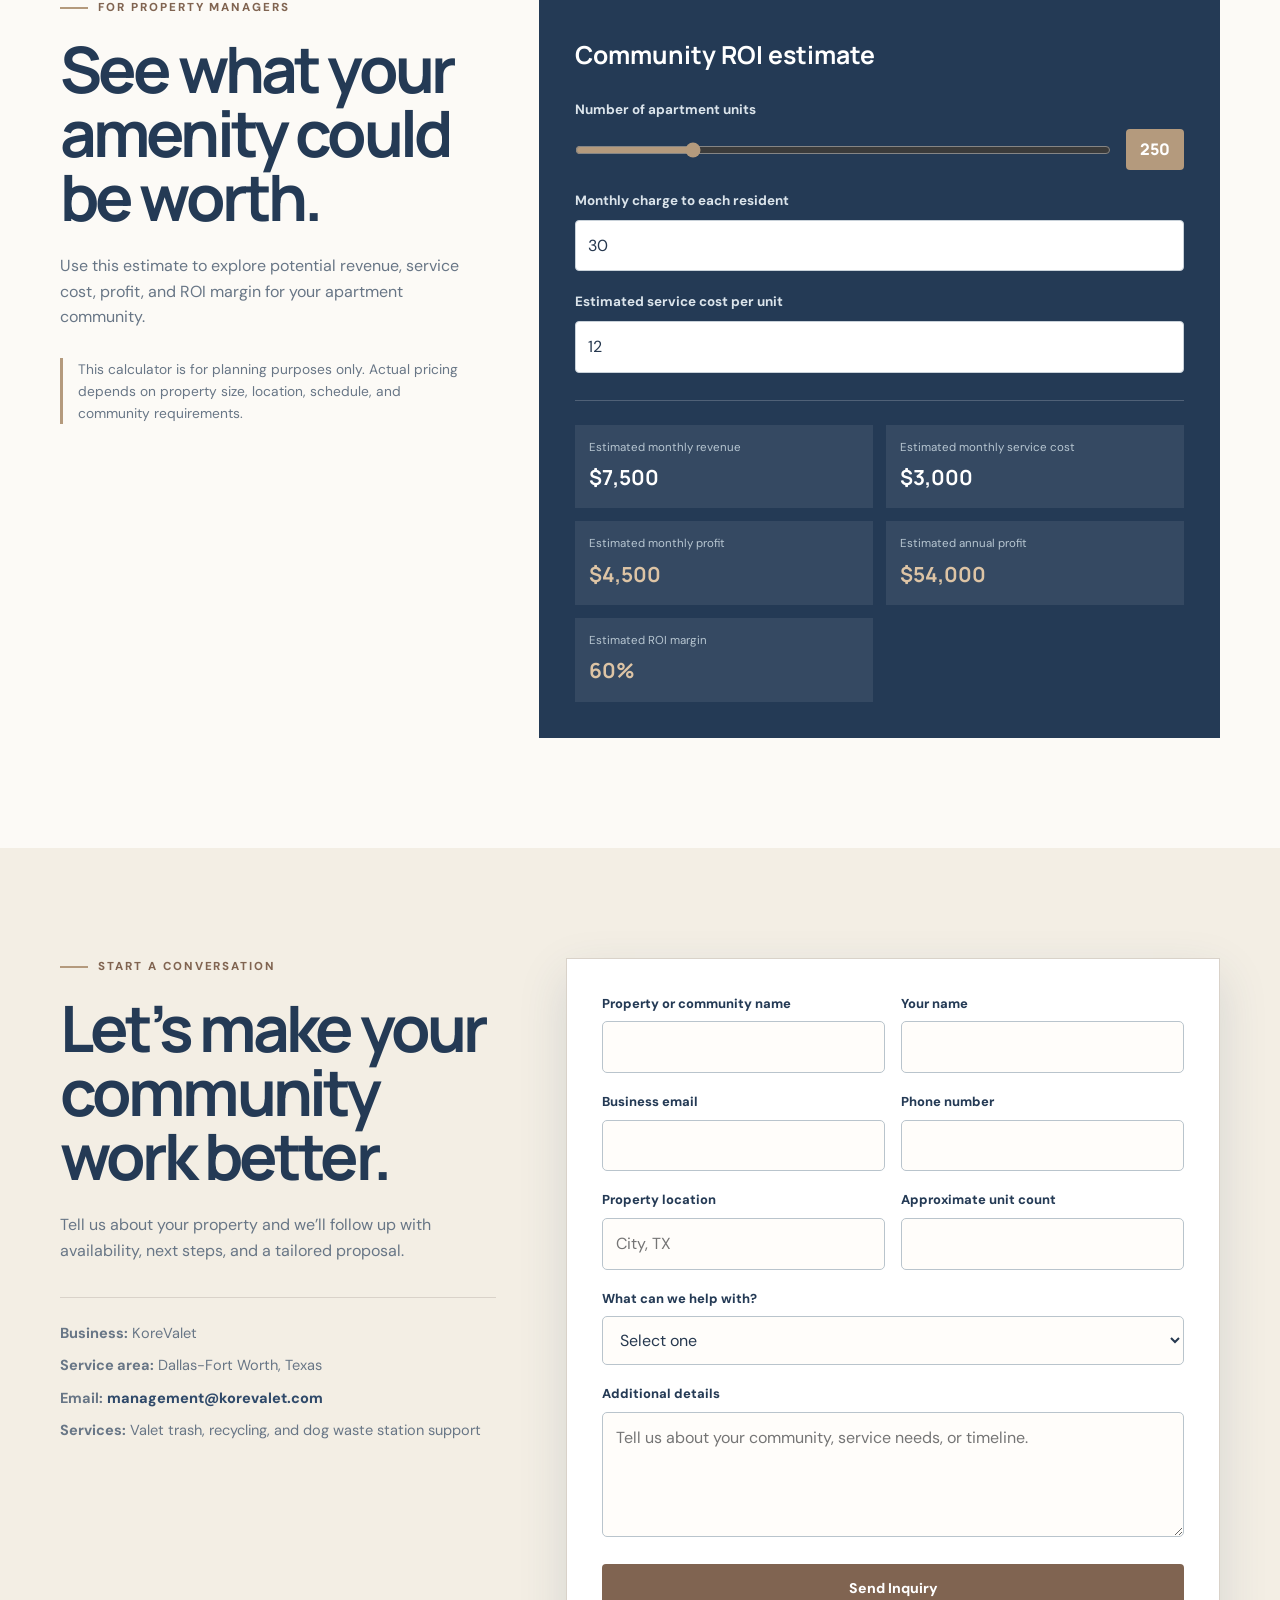
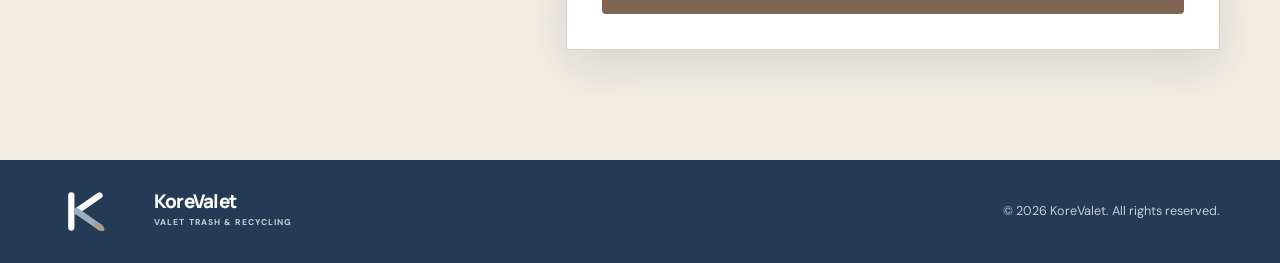
==== commit 6b95a307: "Refactor navigation links in index.html" ====
--- a/index.html
+++ b/index.html
@@ -930,15 +930,14 @@
         <span></span>
       </button>
 
-      <nav class="nav-links" id="navLinks">
-        <a href="#home">Home</a>
-        <a href="#services">Services</a>
-        <a href="additional-services.html">Additional Services</a>
-        <a href="#process">Our Process</a>
-        <a href="faq.html">FAQ</a>
-        <a href="#contact">Contact</a>
-        <a class="button button-navy nav-cta" href="#contact">Request a Quote</a>
-      </nav>
+     <nav class="nav-links" id="navLinks">
+  <a href="#home">Home</a>
+  <a href="#services">Services</a>
+  <a href="#process">Our Process</a>
+  <a href="faq.html">FAQ</a>
+  <a href="#contact">Contact</a>
+  <a class="button button-navy nav-cta" href="#contact">Request a Quote</a>
+</nav>
     </div>
   </header>
 
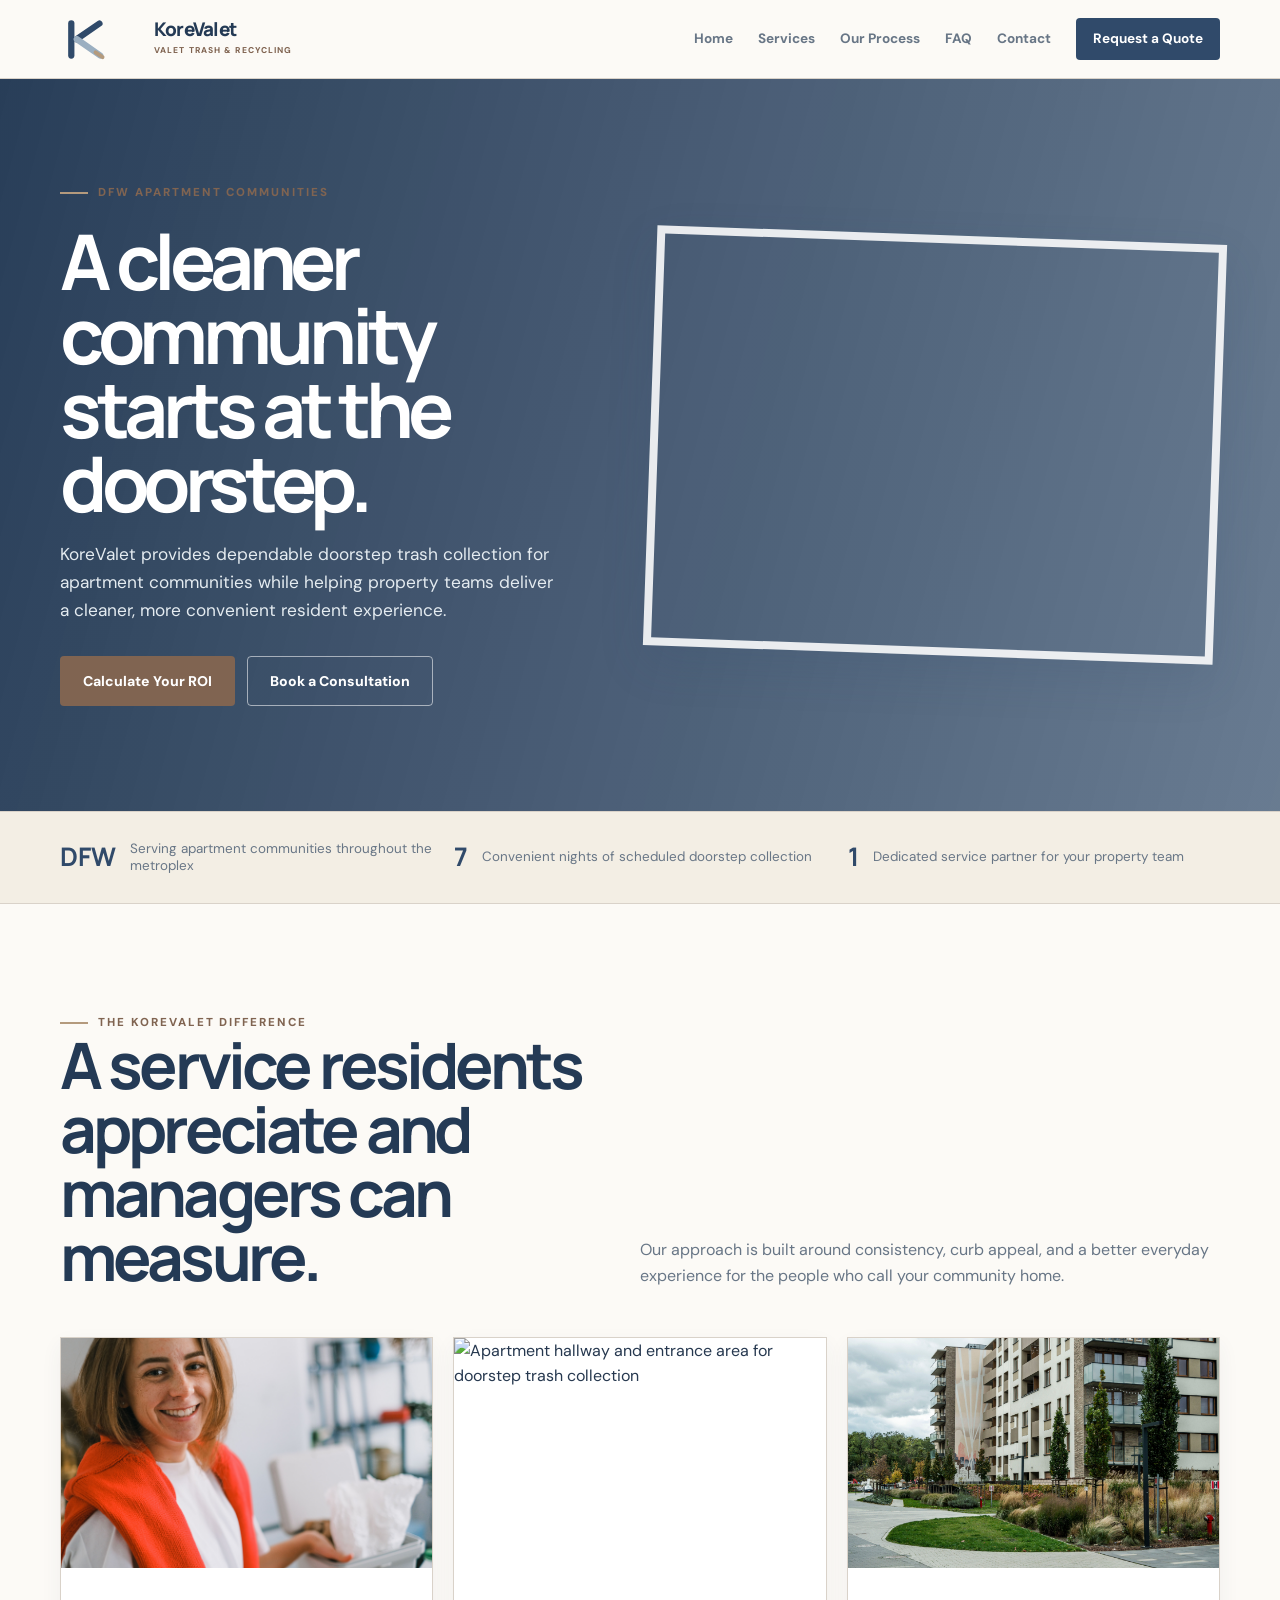
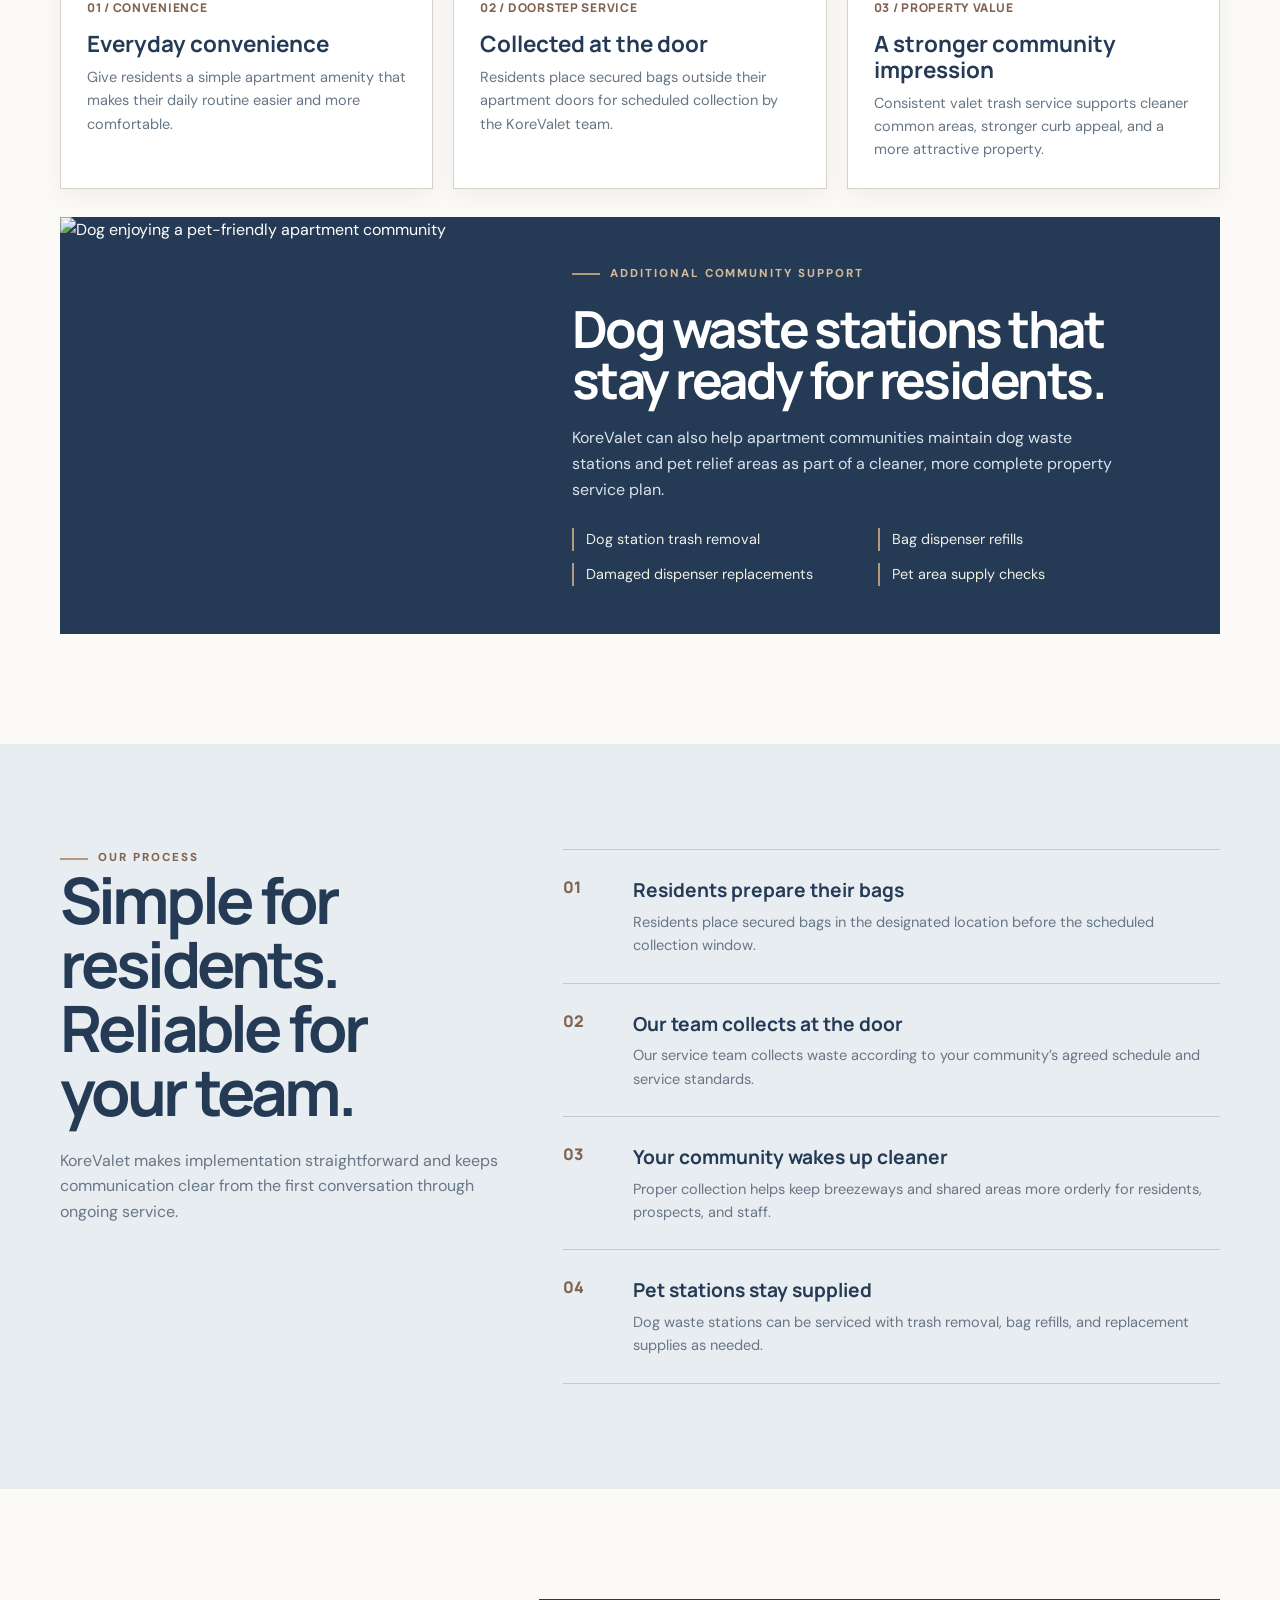
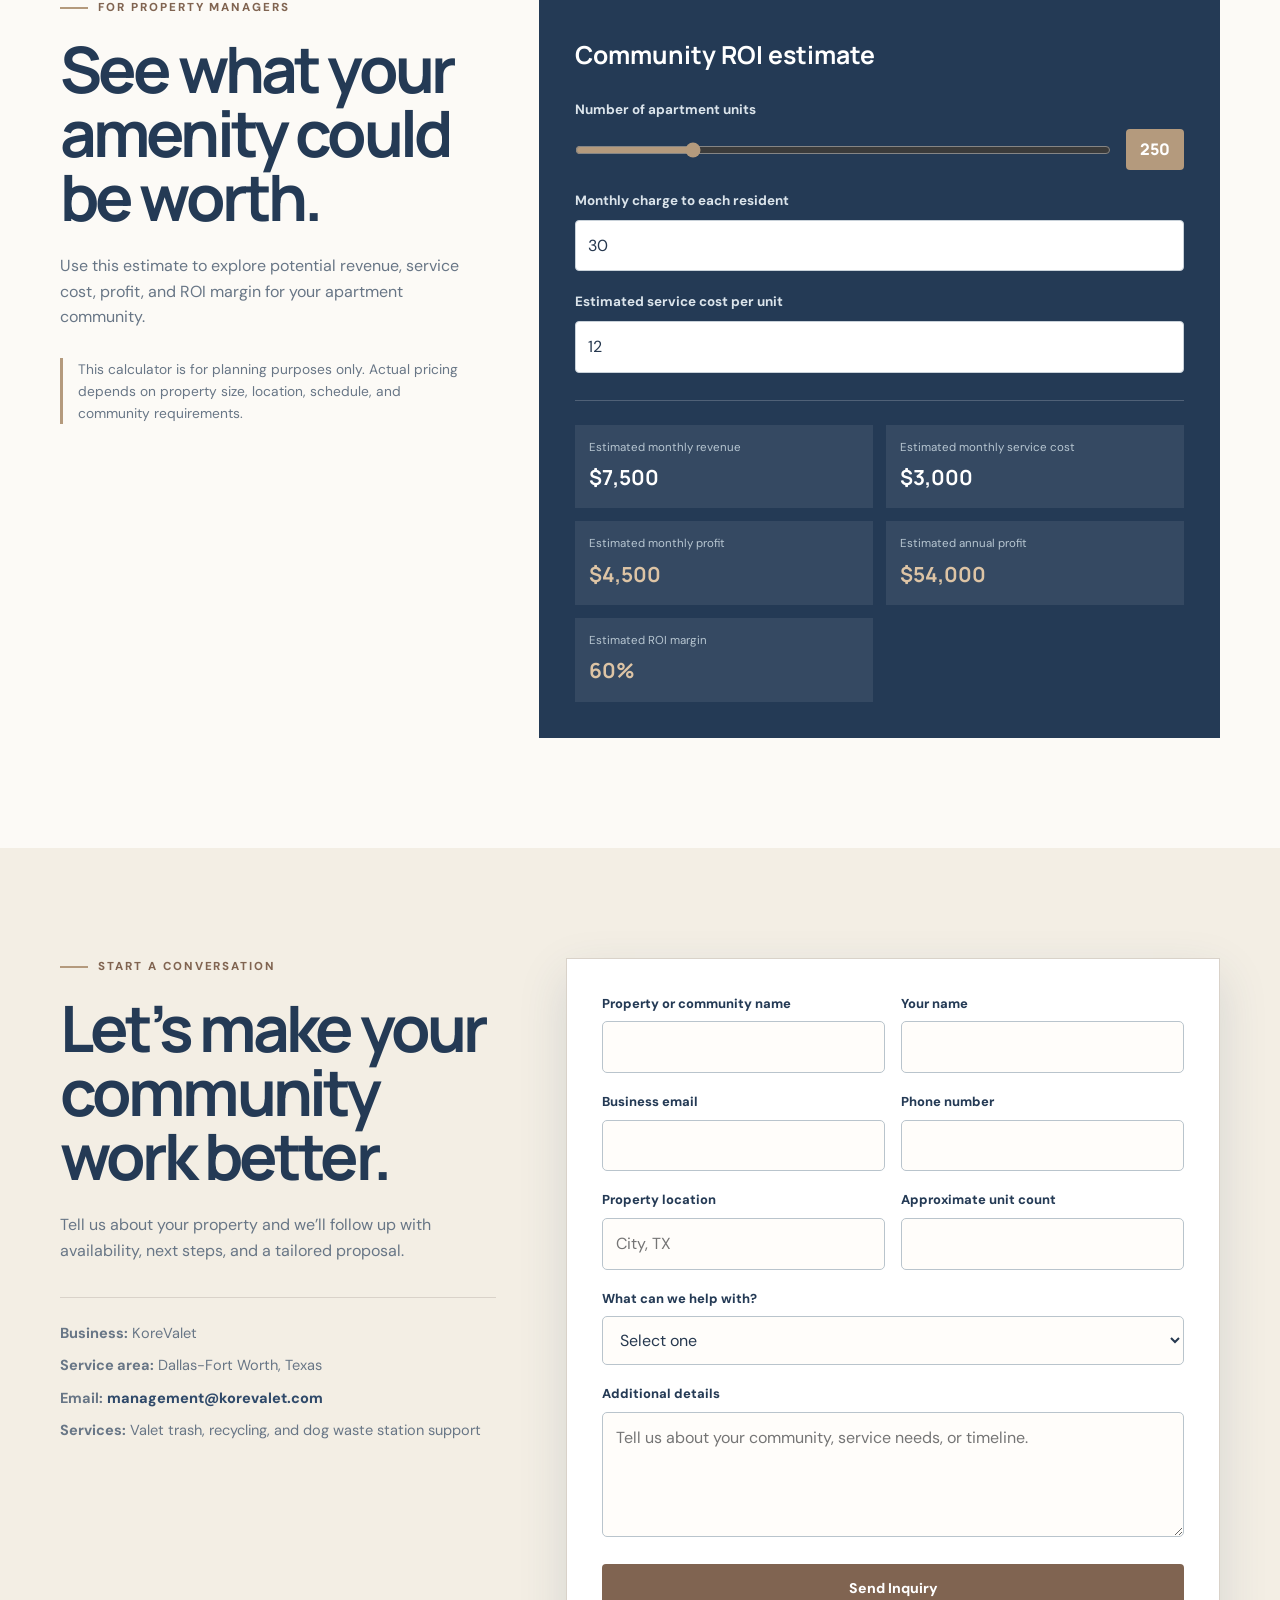
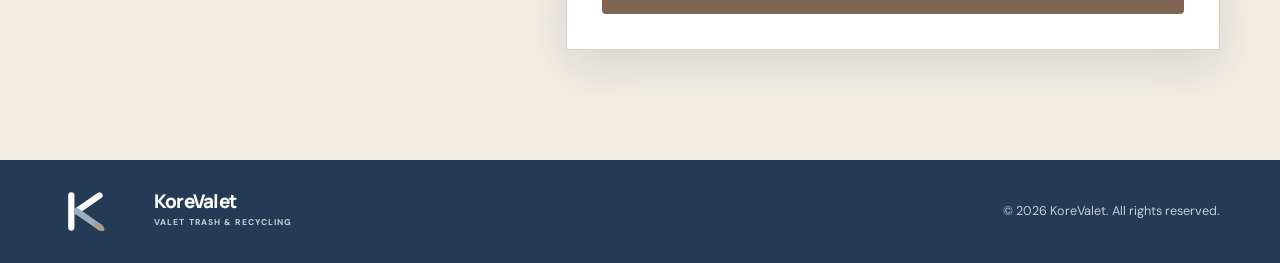
==== commit 716ecc68: "Refactor hero video section in index.html Updated video tag attributes and source path in hero secti" ====
--- a/index.html
+++ b/index.html
@@ -283,11 +283,11 @@
 
     .hero-property-image img,
     .hero-property-image video {
-      display: block;
-      height: 100%;
-      object-fit: cover;
-      width: 100%;
-    }
+  display: block;
+  width: 100%;
+  height: 100%;
+  object-fit: cover;
+}
 
     .stats {
       background: var(--cream);
@@ -964,10 +964,16 @@
           </div>
         </div>
 
-        <div class="hero-property-image">
-  <video autoplay muted loop playsinline preload="auto" controls aria-label="Apartment community exterior video">
-    <source src="https://res.cloudinary.com/irntqbno/video/upload/v1785622498/Herovideo.Mp4_otxb49.mp4" type="video/mp4">
-    Your browser does not support the video tag.
+       <div class="hero-property-image">
+  <video
+    autoplay
+    muted
+    loop
+    playsinline
+    preload="auto"
+    aria-label="Apartment community exterior video"
+  >
+    <source src="herovideo.mp4" type="video/mp4">
   </video>
 </div>
       </div>
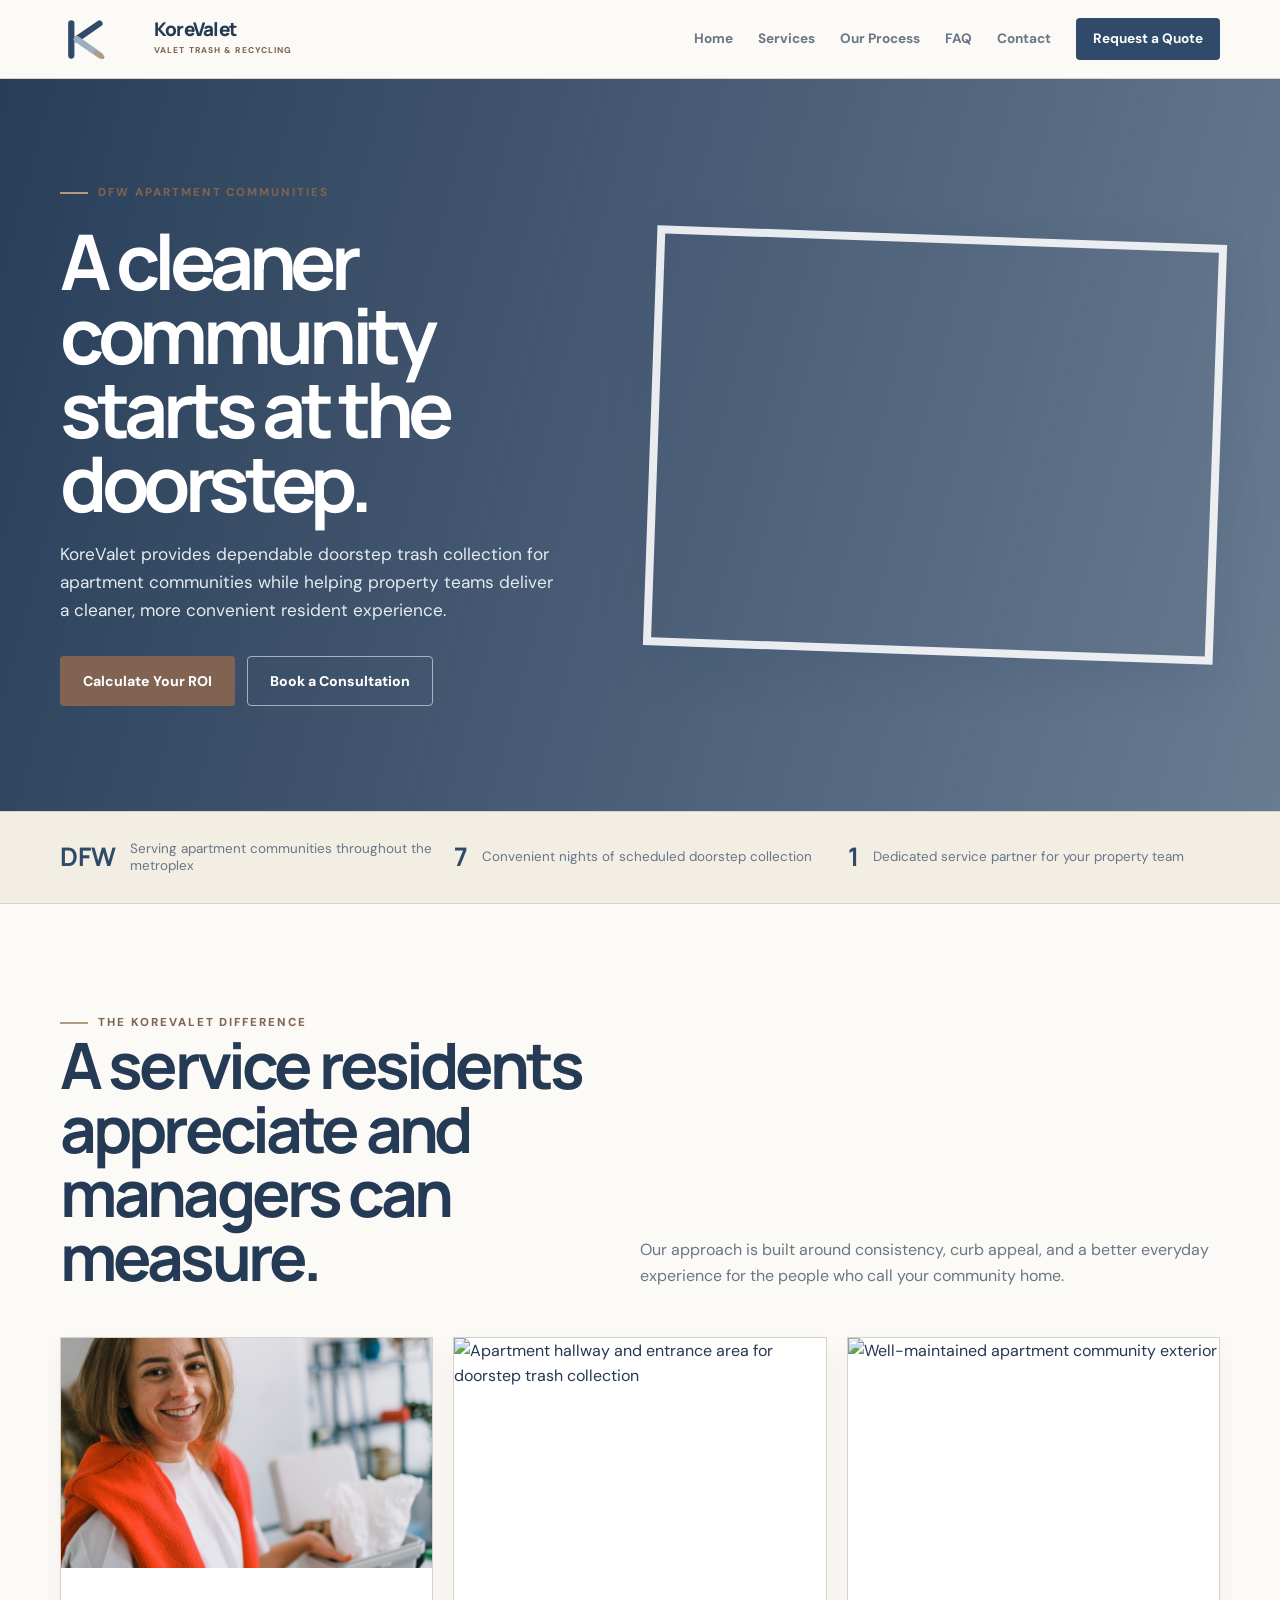
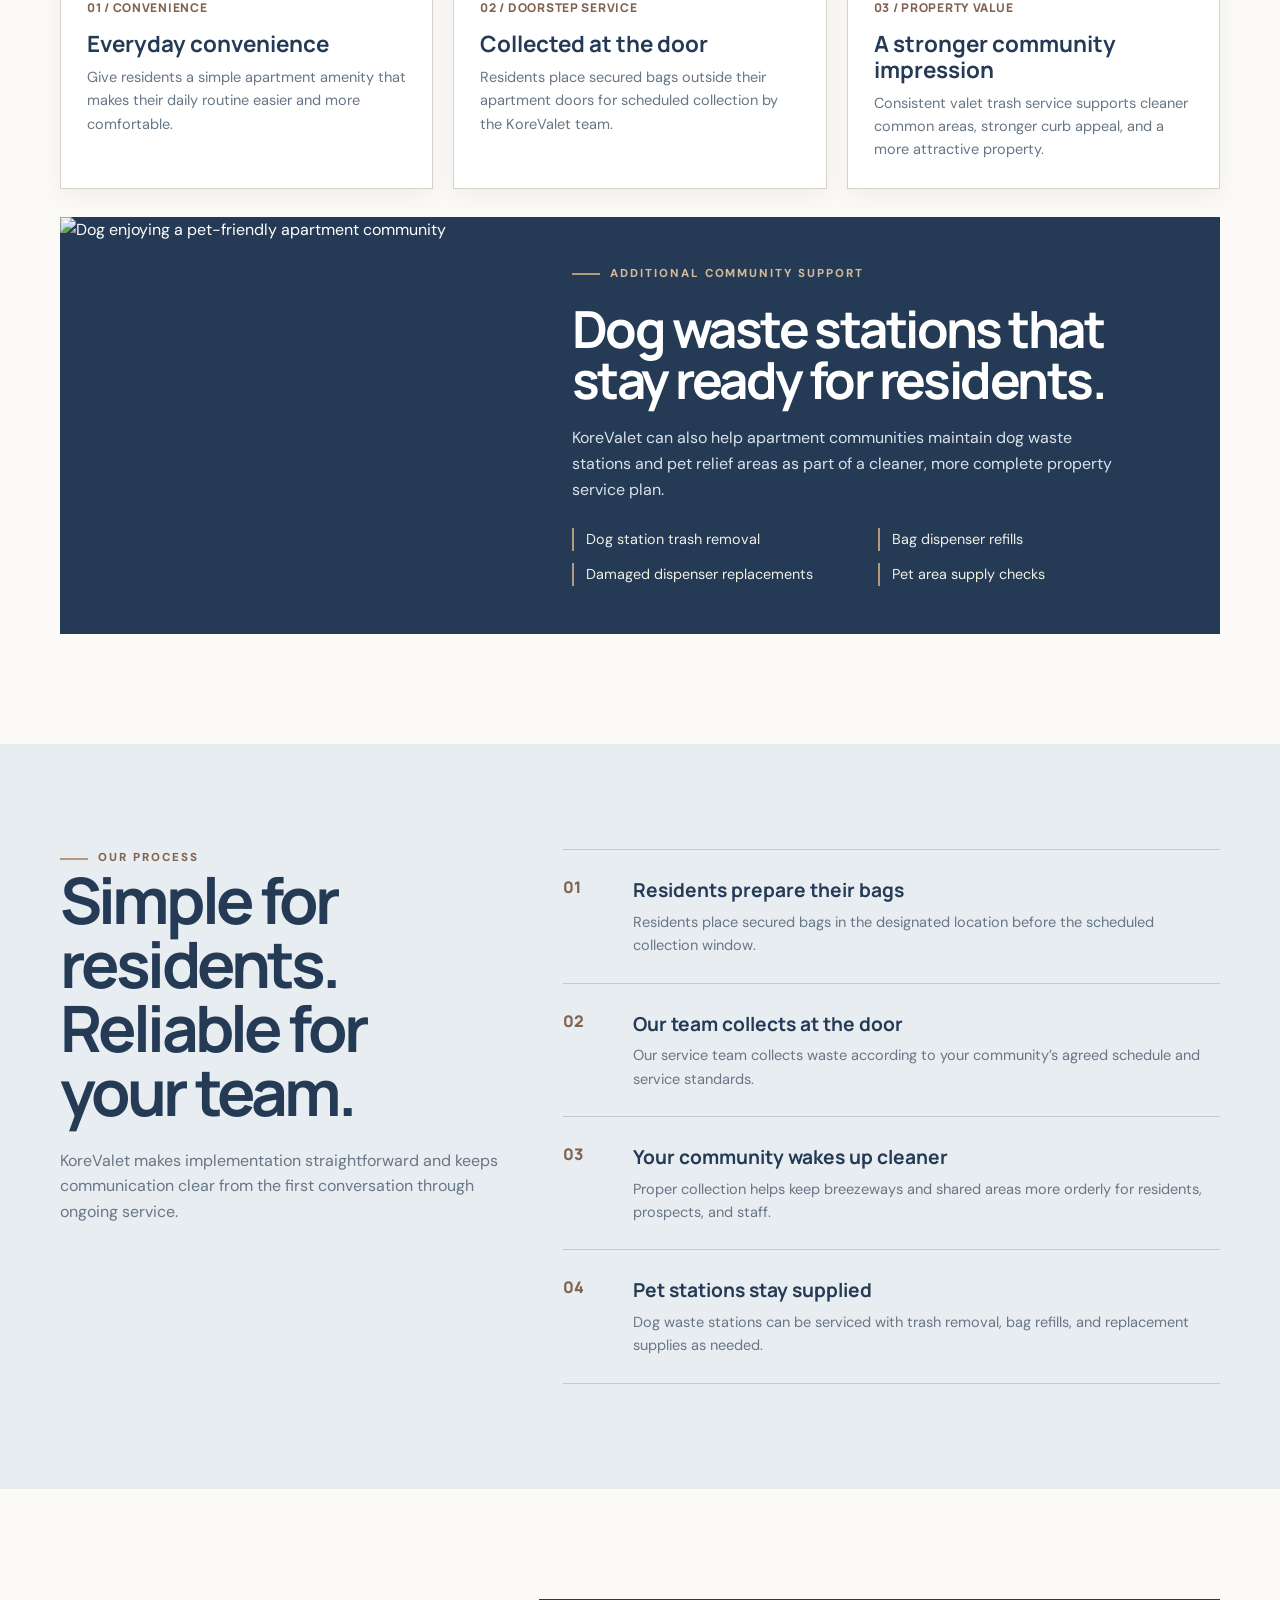
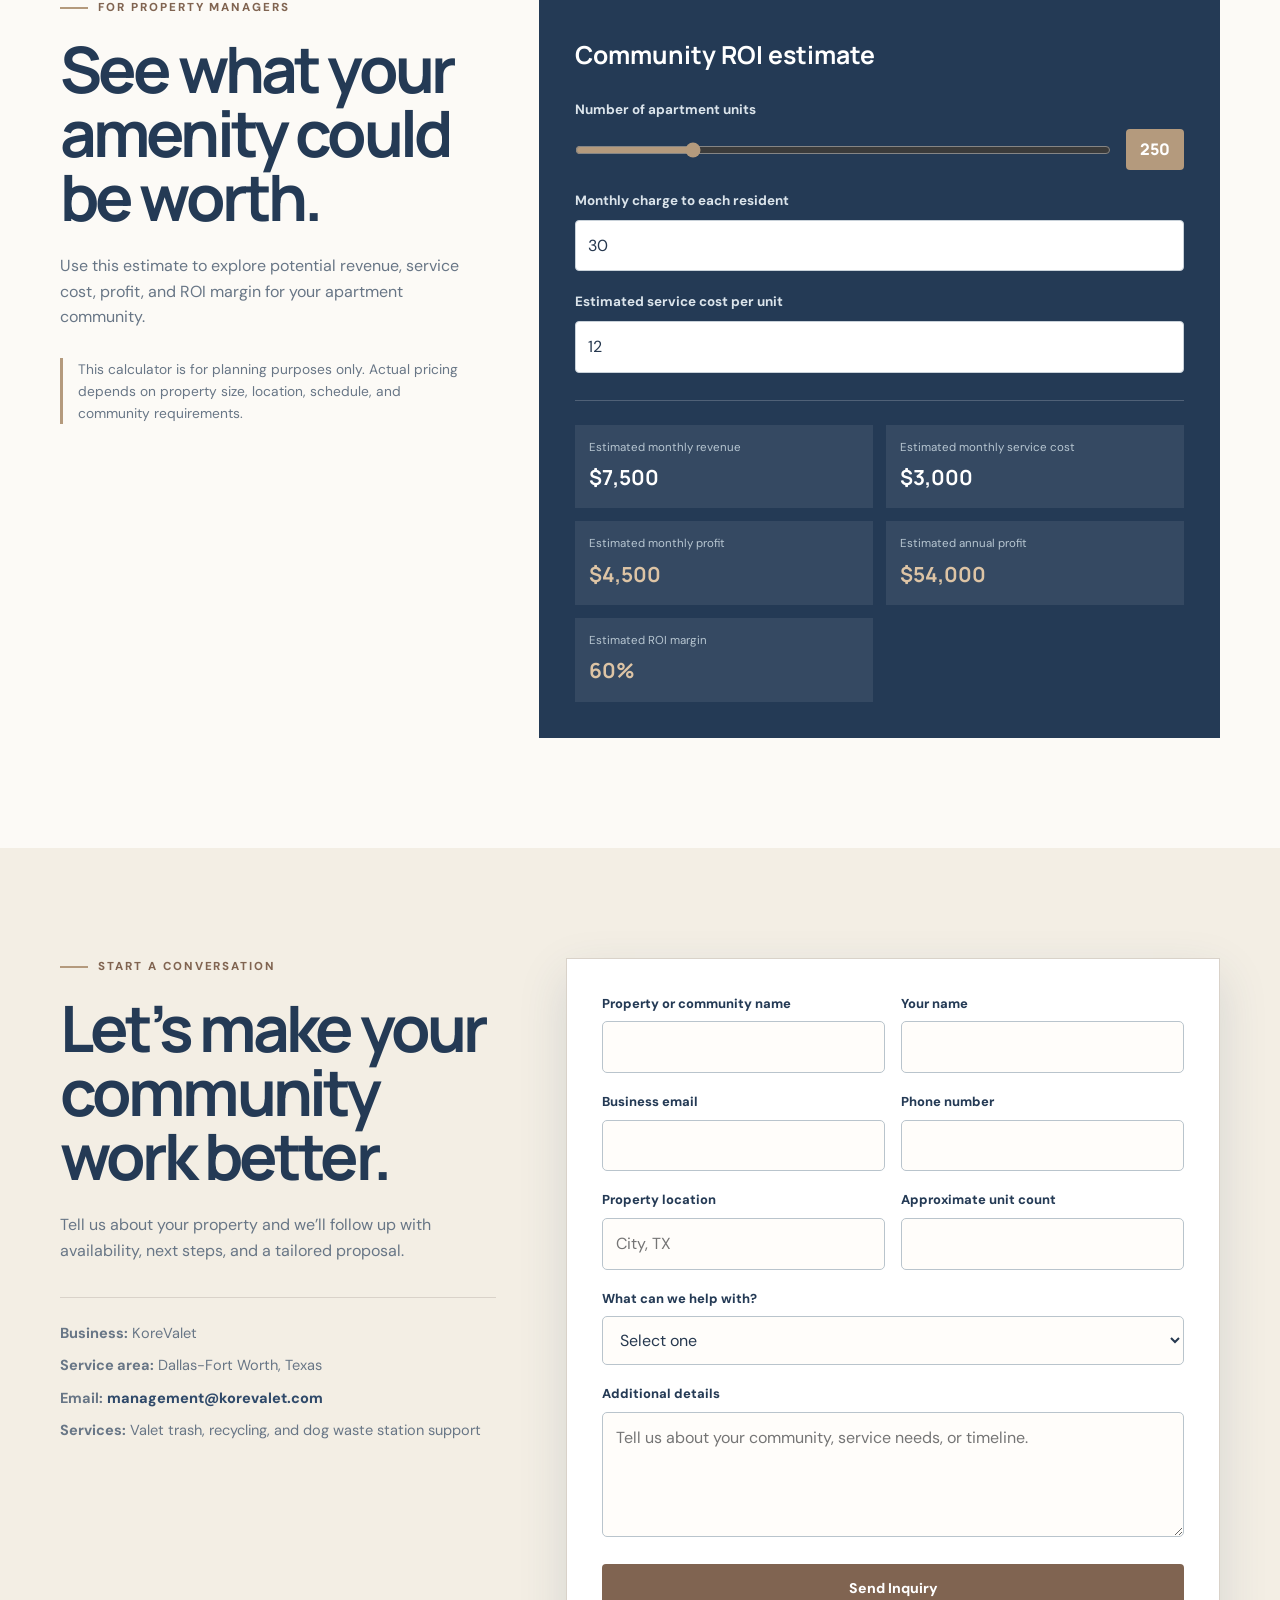
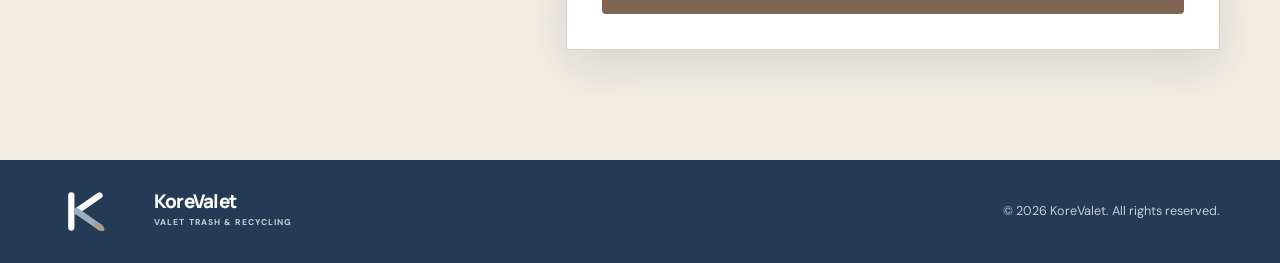
==== commit c48c7c39: "Refactor hero video and navigation markup" ====
--- a/index.html
+++ b/index.html
@@ -283,11 +283,11 @@
 
     .hero-property-image img,
     .hero-property-image video {
-  display: block;
-  width: 100%;
-  height: 100%;
-  object-fit: cover;
-}
+      display: block;
+      width: 100%;
+      height: 100%;
+      object-fit: cover;
+    }
 
     .stats {
       background: var(--cream);
@@ -930,14 +930,14 @@
         <span></span>
       </button>
 
-     <nav class="nav-links" id="navLinks">
-  <a href="#home">Home</a>
-  <a href="#services">Services</a>
-  <a href="#process">Our Process</a>
-  <a href="faq.html">FAQ</a>
-  <a href="#contact">Contact</a>
-  <a class="button button-navy nav-cta" href="#contact">Request a Quote</a>
-</nav>
+      <nav class="nav-links" id="navLinks">
+        <a href="#home">Home</a>
+        <a href="#services">Services</a>
+        <a href="#process">Our Process</a>
+        <a href="faq.html">FAQ</a>
+        <a href="#contact">Contact</a>
+        <a class="button button-navy nav-cta" href="#contact">Request a Quote</a>
+      </nav>
     </div>
   </header>
 
@@ -964,18 +964,11 @@
           </div>
         </div>
 
-       <div class="hero-property-image">
-  <video
-    autoplay
-    muted
-    loop
-    playsinline
-    preload="auto"
-    aria-label="Apartment community exterior video"
-  >
-    <source src="herovideo.mp4" type="video/mp4">
-  </video>
-</div>
+        <div class="hero-property-image">
+          <video id="heroVideo" autoplay muted loop playsinline preload="auto" poster="property-value.jpg" aria-label="Apartment community exterior video">
+            <source src="./herovideo.mp4" type="video/mp4">
+          </video>
+        </div>
       </div>
     </section>
 
@@ -1017,9 +1010,9 @@
         <div class="services-grid">
           <article class="service-card">
             <img
-src="convenience.jpg"
-alt="Resident convenience valet trash service at an apartment community"
-loading="lazy"
+              src="convenience.jpg"
+              alt="Resident convenience valet trash service at an apartment community"
+              loading="lazy"
             >
 
             <div class="service-content">
@@ -1032,11 +1025,11 @@
           </article>
 
           <article class="service-card">
-           <img
-  src="doorstep-trash.jpg"
-  alt="Apartment hallway and entrance area for doorstep trash collection"
-  loading="lazy"
->
+            <img
+              src="doorstep-trash.jpg"
+              alt="Apartment hallway and entrance area for doorstep trash collection"
+              loading="lazy"
+            >
 
             <div class="service-content">
               <span class="service-number">02 / DOORSTEP SERVICE</span>
@@ -1047,21 +1040,21 @@
             </div>
           </article>
 
-         <article class="service-card">
-  <img
-    src="property-value.jpg.jpg"
-    alt="Well-maintained apartment community exterior"
-    loading="lazy"
-  >
-
-  <div class="service-content">
-    <span class="service-number">03 / PROPERTY VALUE</span>
-    <h3>A stronger community impression</h3>
-    <p>
-      Consistent valet trash service supports cleaner common areas, stronger curb appeal, and a more attractive property.
-    </p>
-  </div>
-</article>
+          <article class="service-card">
+            <img
+              src="property-value.jpg"
+              alt="Well-maintained apartment community exterior"
+              loading="lazy"
+            >
+
+            <div class="service-content">
+              <span class="service-number">03 / PROPERTY VALUE</span>
+              <h3>A stronger community impression</h3>
+              <p>
+                Consistent valet trash service supports cleaner common areas, stronger curb appeal, and a more attractive property.
+              </p>
+            </div>
+          </article>
         </div>
 
         <section class="pet-service" aria-labelledby="pet-service-title">
@@ -1448,6 +1441,13 @@
         behavior: "smooth"
       });
     });
+
+    const heroVideo = document.getElementById("heroVideo");
+    if (heroVideo) {
+      heroVideo.play().catch((err) => {
+        console.log("Hero video autoplay blocked or failed:", err);
+      });
+    }
   </script>
 </body>
 </html>
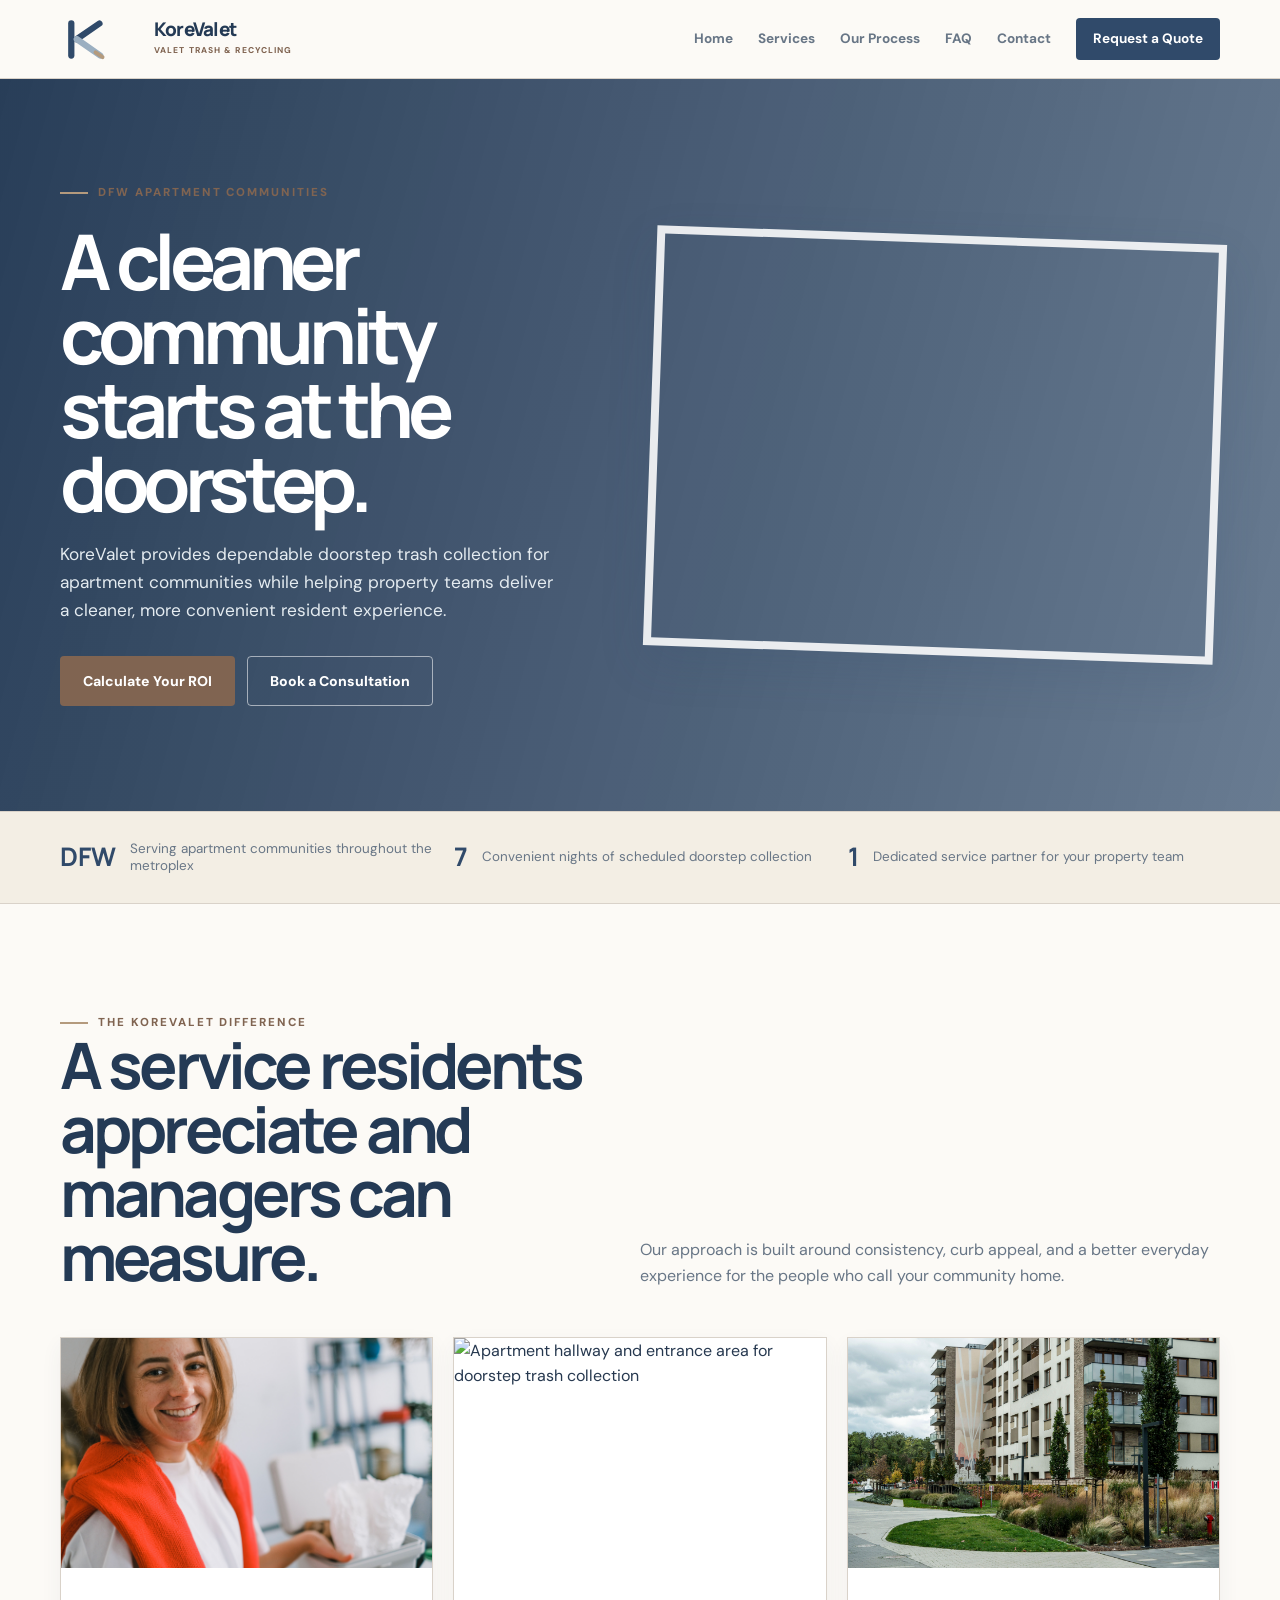
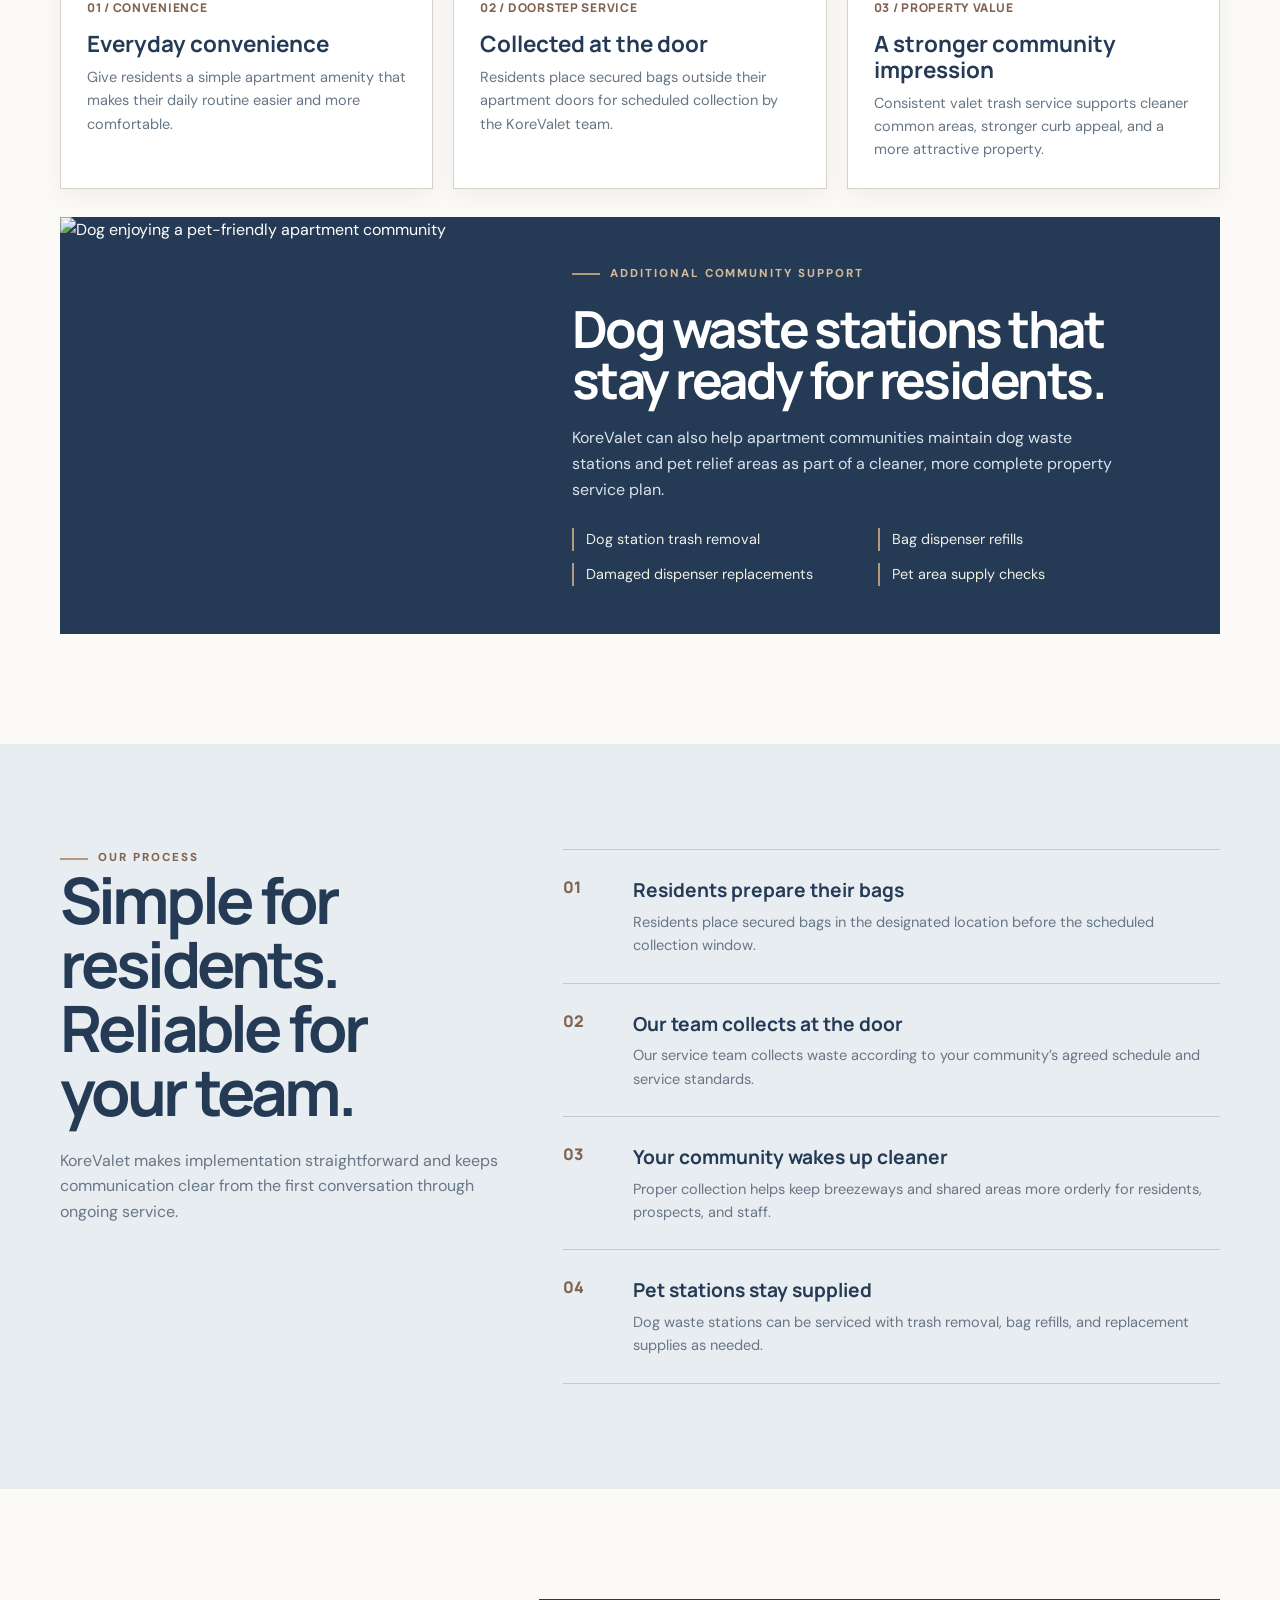
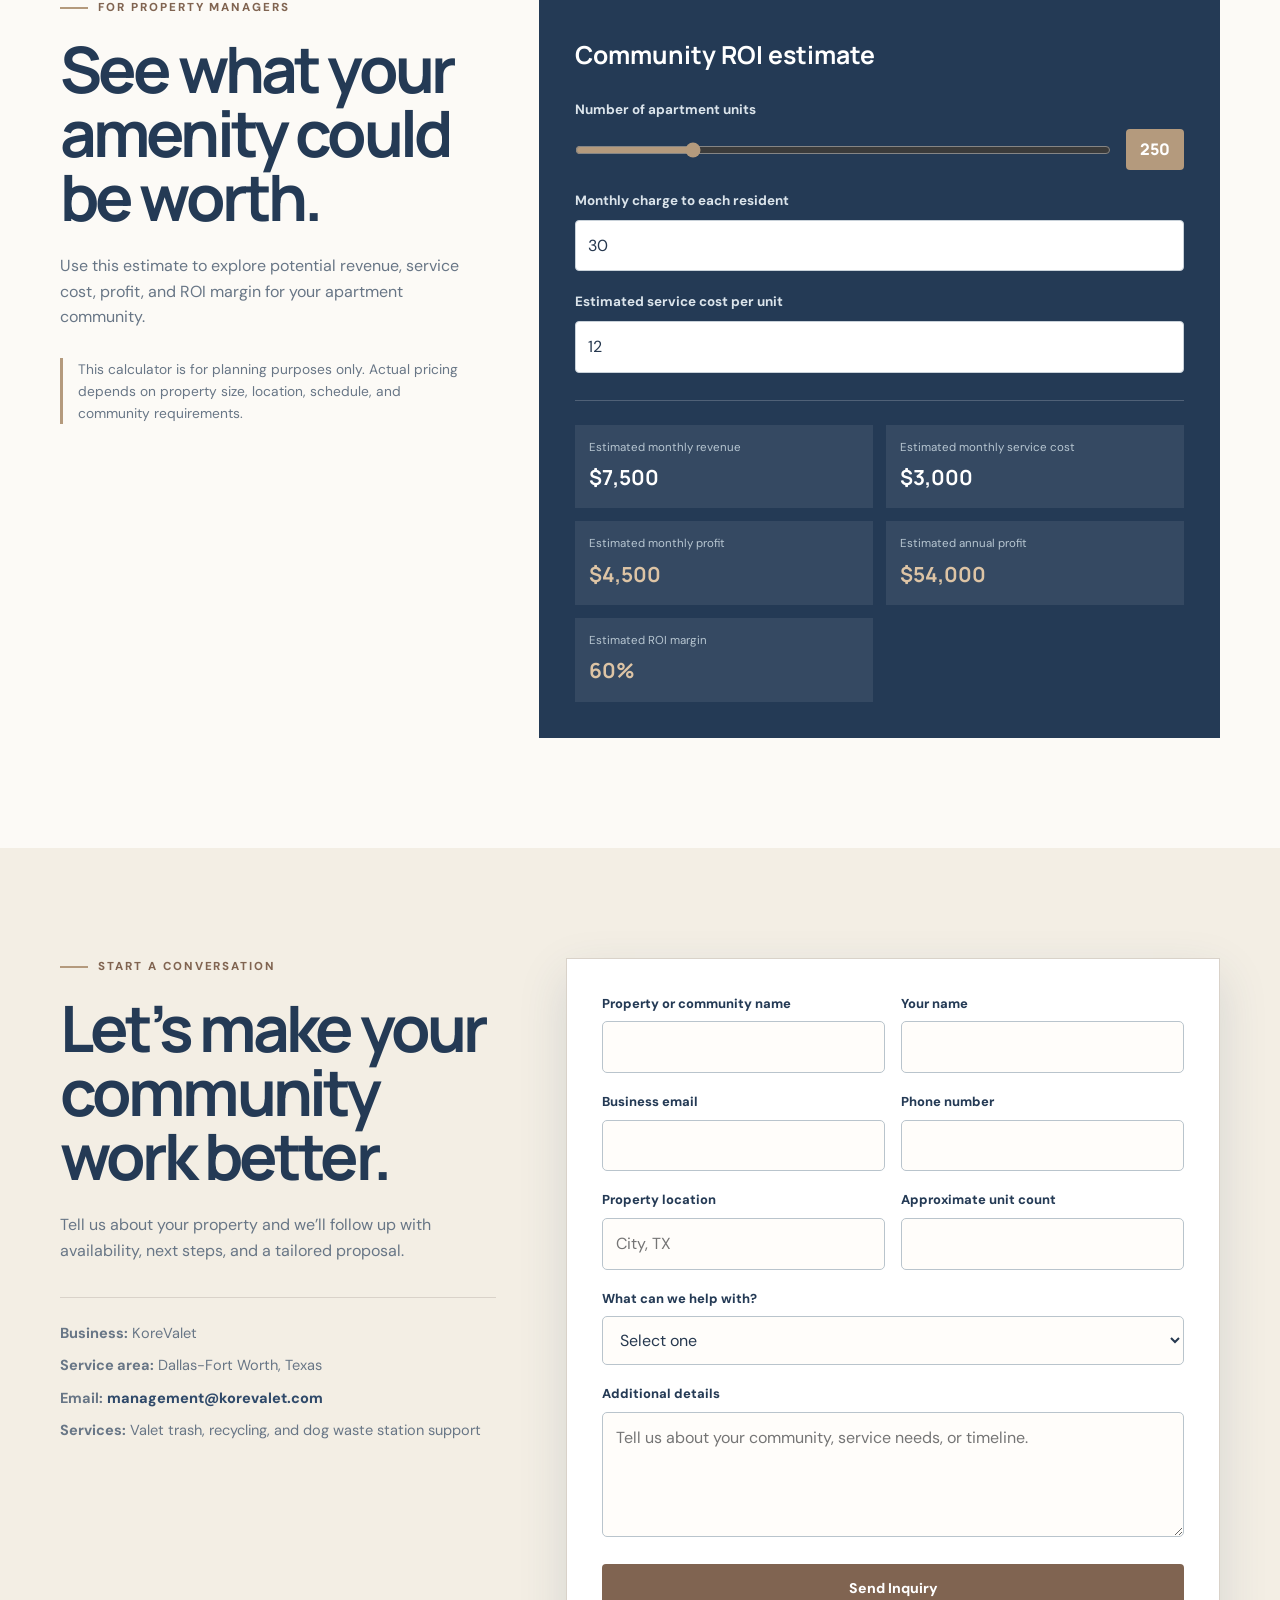
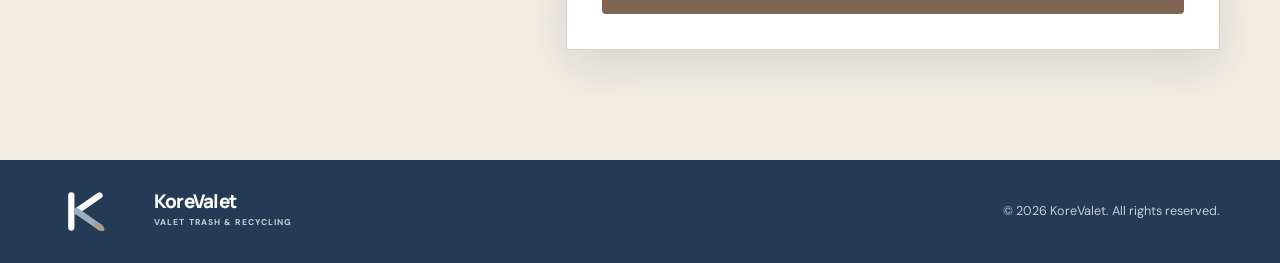
==== commit c9fbde2d: "Update index.html" ====
--- a/index.html
+++ b/index.html
@@ -283,11 +283,11 @@
 
     .hero-property-image img,
     .hero-property-image video {
-      display: block;
-      width: 100%;
-      height: 100%;
-      object-fit: cover;
-    }
+  display: block;
+  width: 100%;
+  height: 100%;
+  object-fit: cover;
+}
 
     .stats {
       background: var(--cream);
@@ -930,14 +930,14 @@
         <span></span>
       </button>
 
-      <nav class="nav-links" id="navLinks">
-        <a href="#home">Home</a>
-        <a href="#services">Services</a>
-        <a href="#process">Our Process</a>
-        <a href="faq.html">FAQ</a>
-        <a href="#contact">Contact</a>
-        <a class="button button-navy nav-cta" href="#contact">Request a Quote</a>
-      </nav>
+     <nav class="nav-links" id="navLinks">
+  <a href="#home">Home</a>
+  <a href="#services">Services</a>
+  <a href="#process">Our Process</a>
+  <a href="faq.html">FAQ</a>
+  <a href="#contact">Contact</a>
+  <a class="button button-navy nav-cta" href="#contact">Request a Quote</a>
+</nav>
     </div>
   </header>
 
@@ -964,11 +964,18 @@
           </div>
         </div>
 
-        <div class="hero-property-image">
-          <video id="heroVideo" autoplay muted loop playsinline preload="auto" poster="property-value.jpg" aria-label="Apartment community exterior video">
-            <source src="./herovideo.mp4" type="video/mp4">
-          </video>
-        </div>
+       <div class="hero-property-image">
+  <video
+    autoplay
+    muted
+    loop
+    playsinline
+    preload="auto"
+    aria-label="Apartment community exterior video"
+  >
+    <source src="herovideo.mp4" type="video/mp4">
+  </video>
+</div>
       </div>
     </section>
 
@@ -1010,9 +1017,9 @@
         <div class="services-grid">
           <article class="service-card">
             <img
-              src="convenience.jpg"
-              alt="Resident convenience valet trash service at an apartment community"
-              loading="lazy"
+src="convenience.jpg"
+alt="Resident convenience valet trash service at an apartment community"
+loading="lazy"
             >
 
             <div class="service-content">
@@ -1025,11 +1032,11 @@
           </article>
 
           <article class="service-card">
-            <img
-              src="doorstep-trash.jpg"
-              alt="Apartment hallway and entrance area for doorstep trash collection"
-              loading="lazy"
-            >
+           <img
+  src="doorstep-trash.jpg"
+  alt="Apartment hallway and entrance area for doorstep trash collection"
+  loading="lazy"
+>
 
             <div class="service-content">
               <span class="service-number">02 / DOORSTEP SERVICE</span>
@@ -1040,21 +1047,21 @@
             </div>
           </article>
 
-          <article class="service-card">
-            <img
-              src="property-value.jpg"
-              alt="Well-maintained apartment community exterior"
-              loading="lazy"
-            >
-
-            <div class="service-content">
-              <span class="service-number">03 / PROPERTY VALUE</span>
-              <h3>A stronger community impression</h3>
-              <p>
-                Consistent valet trash service supports cleaner common areas, stronger curb appeal, and a more attractive property.
-              </p>
-            </div>
-          </article>
+         <article class="service-card">
+  <img
+    src="property-value.jpg.jpg"
+    alt="Well-maintained apartment community exterior"
+    loading="lazy"
+  >
+
+  <div class="service-content">
+    <span class="service-number">03 / PROPERTY VALUE</span>
+    <h3>A stronger community impression</h3>
+    <p>
+      Consistent valet trash service supports cleaner common areas, stronger curb appeal, and a more attractive property.
+    </p>
+  </div>
+</article>
         </div>
 
         <section class="pet-service" aria-labelledby="pet-service-title">
@@ -1441,13 +1448,6 @@
         behavior: "smooth"
       });
     });
-
-    const heroVideo = document.getElementById("heroVideo");
-    if (heroVideo) {
-      heroVideo.play().catch((err) => {
-        console.log("Hero video autoplay blocked or failed:", err);
-      });
-    }
   </script>
 </body>
 </html>
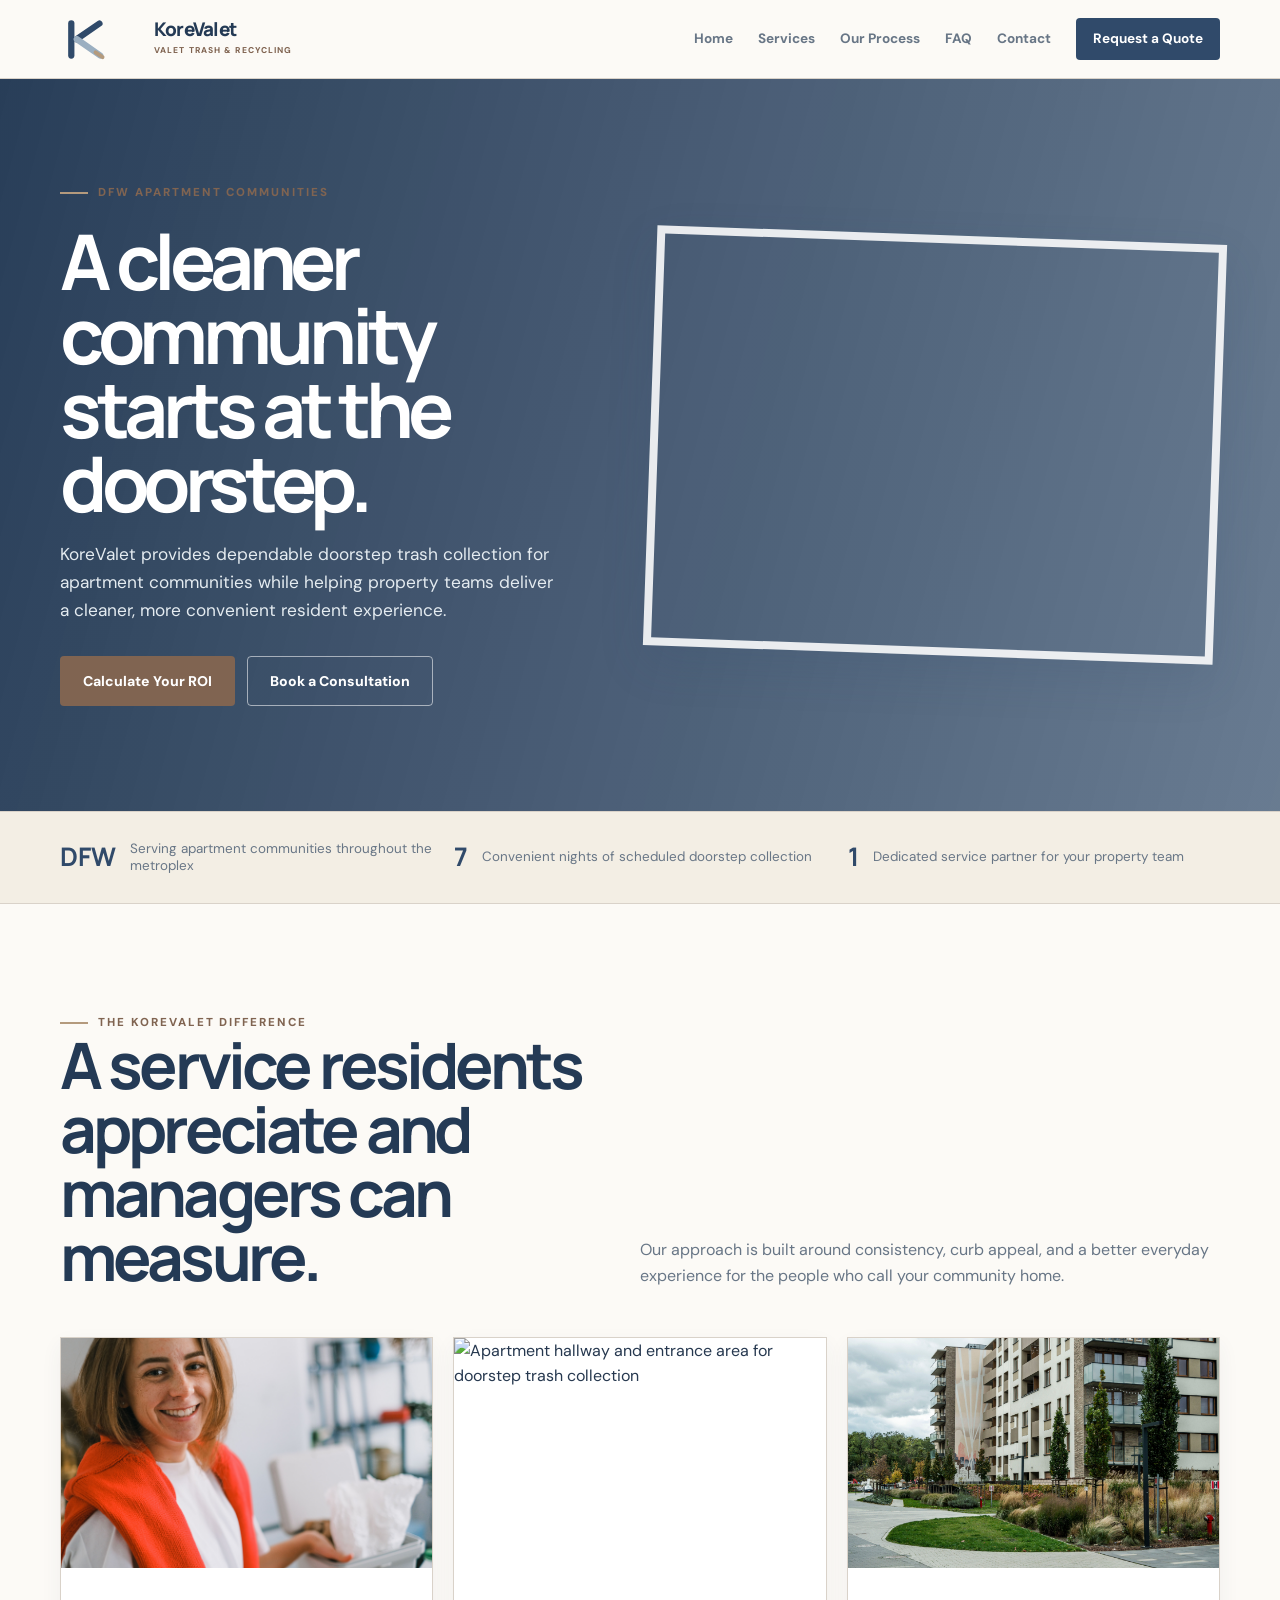
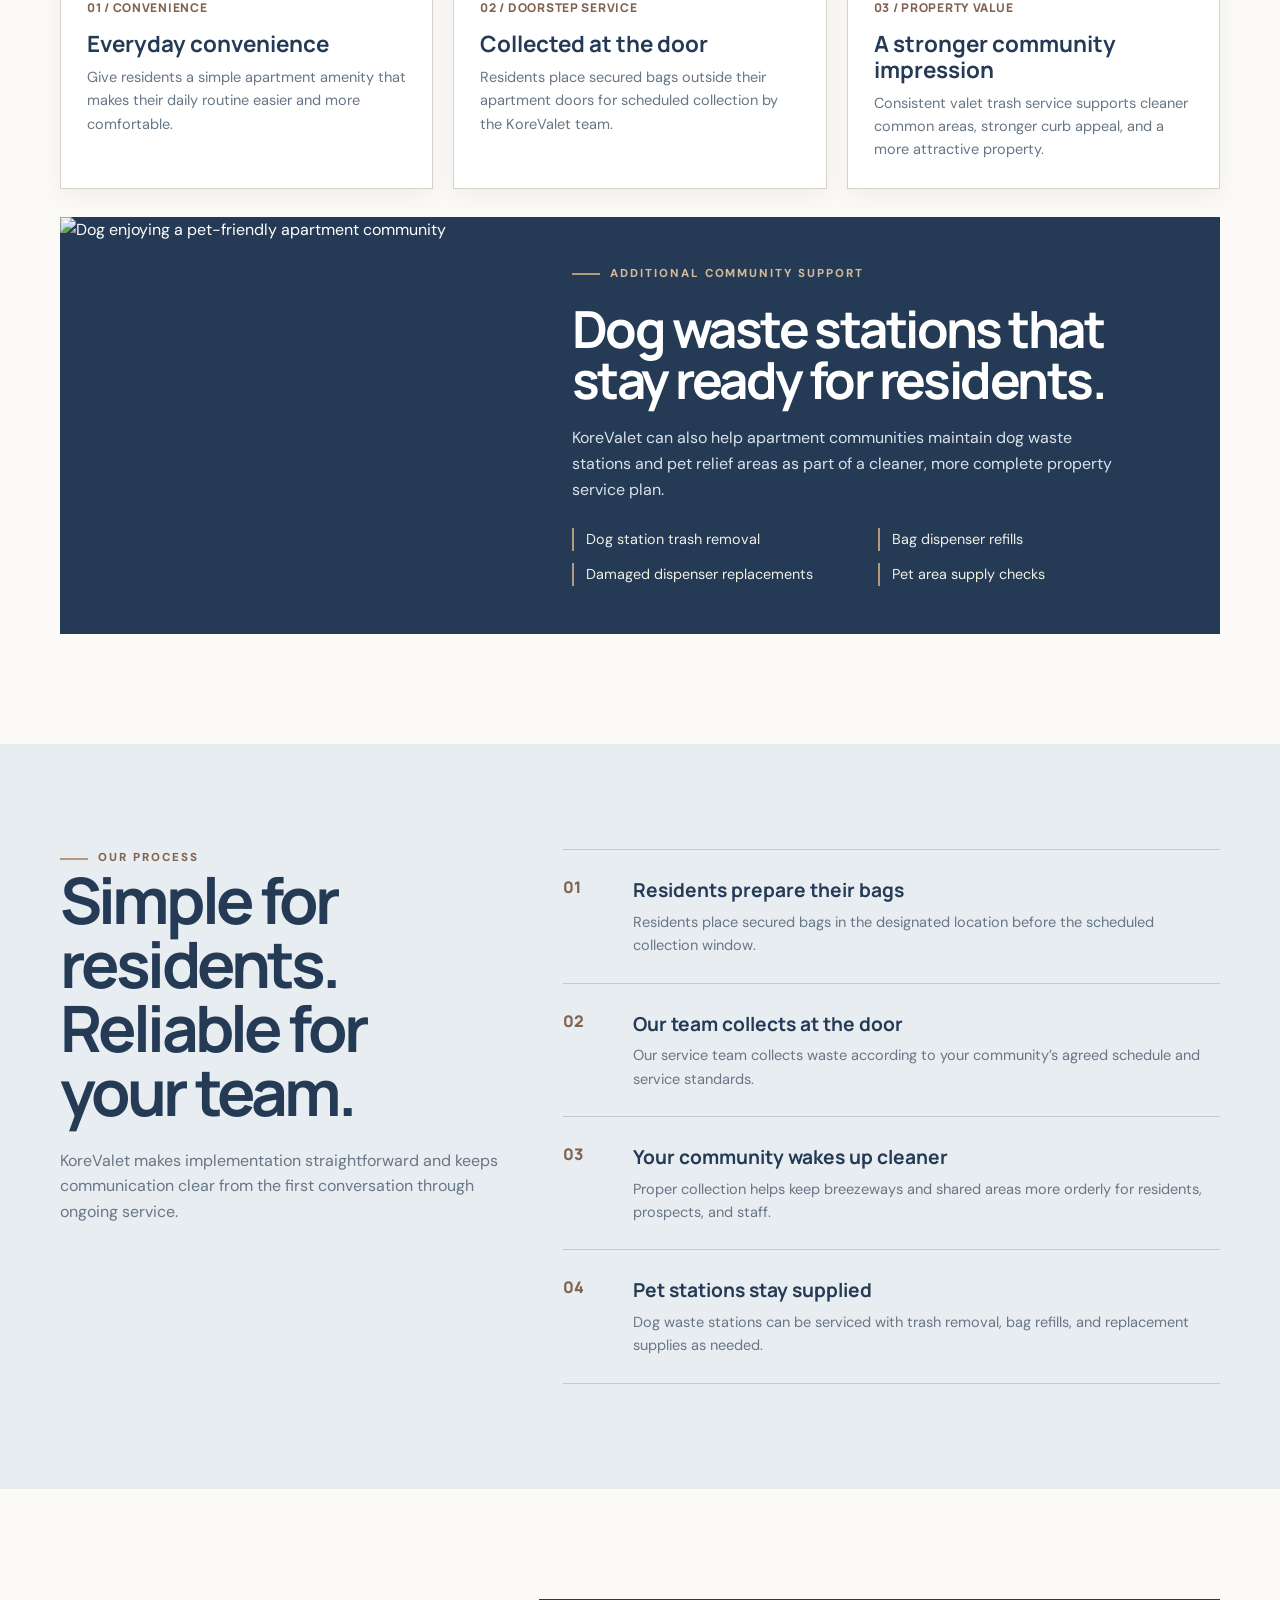
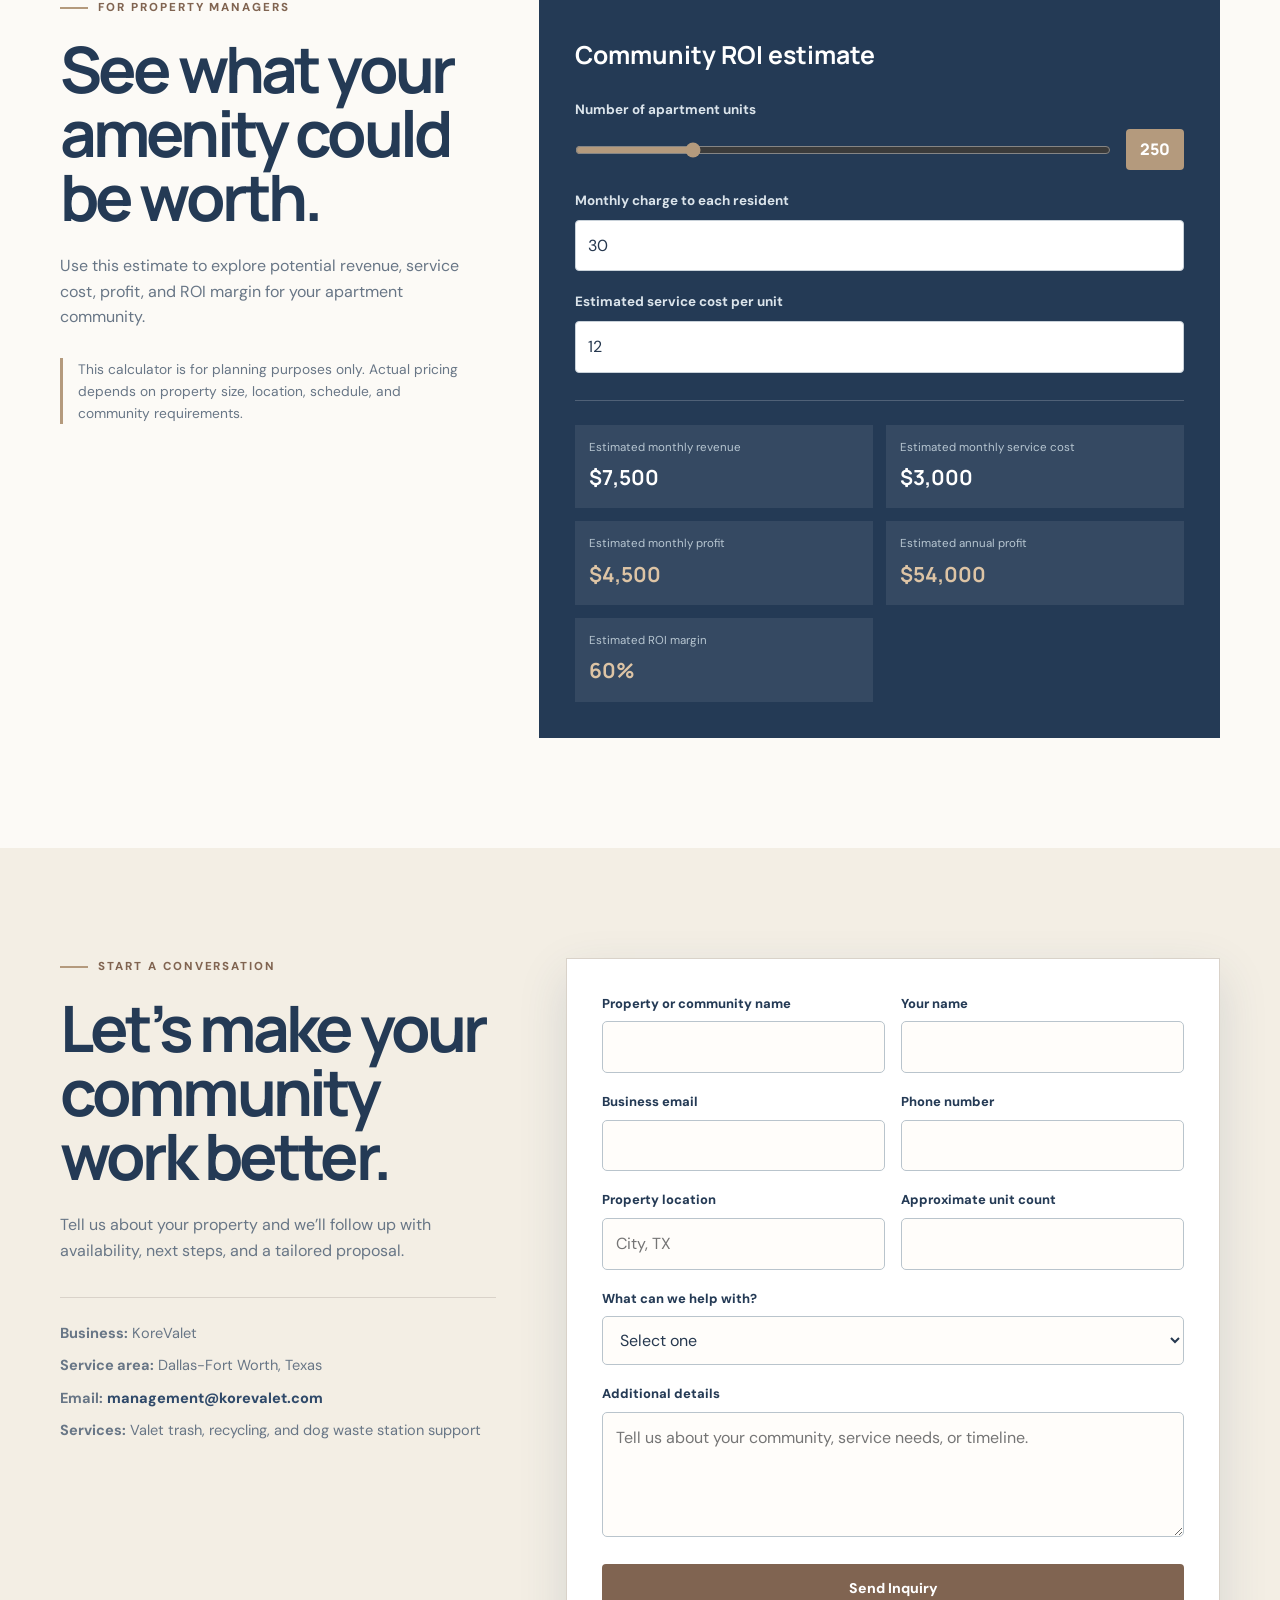
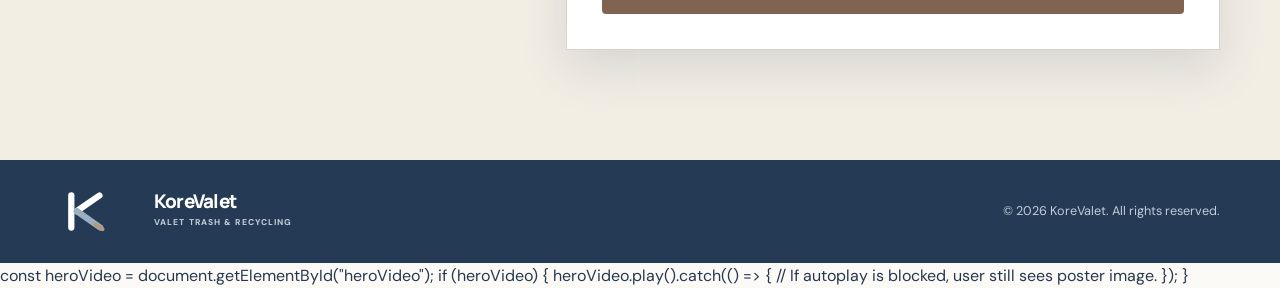
==== commit f1bdb4d2: "Change video source and handle autoplay Updated video source to use a Cloudinary URL and added autop" ====
--- a/index.html
+++ b/index.html
@@ -964,16 +964,18 @@
           </div>
         </div>
 
-       <div class="hero-property-image">
+  <div class="hero-property-image">
   <video
+    id="heroVideo"
     autoplay
     muted
     loop
     playsinline
     preload="auto"
+    poster="property-value.jpg"
     aria-label="Apartment community exterior video"
   >
-    <source src="herovideo.mp4" type="video/mp4">
+    <source src="https://res.cloudinary.com/irntqbno/video/upload/v1785622498/Herovideo.Mp4_otxb49.mp4" type="video/mp4">
   </video>
 </div>
       </div>
@@ -1449,5 +1451,11 @@
       });
     });
   </script>
+  const heroVideo = document.getElementById("heroVideo");
+if (heroVideo) {
+  heroVideo.play().catch(() => {
+    // If autoplay is blocked, user still sees poster image.
+  });
+}
 </body>
 </html>
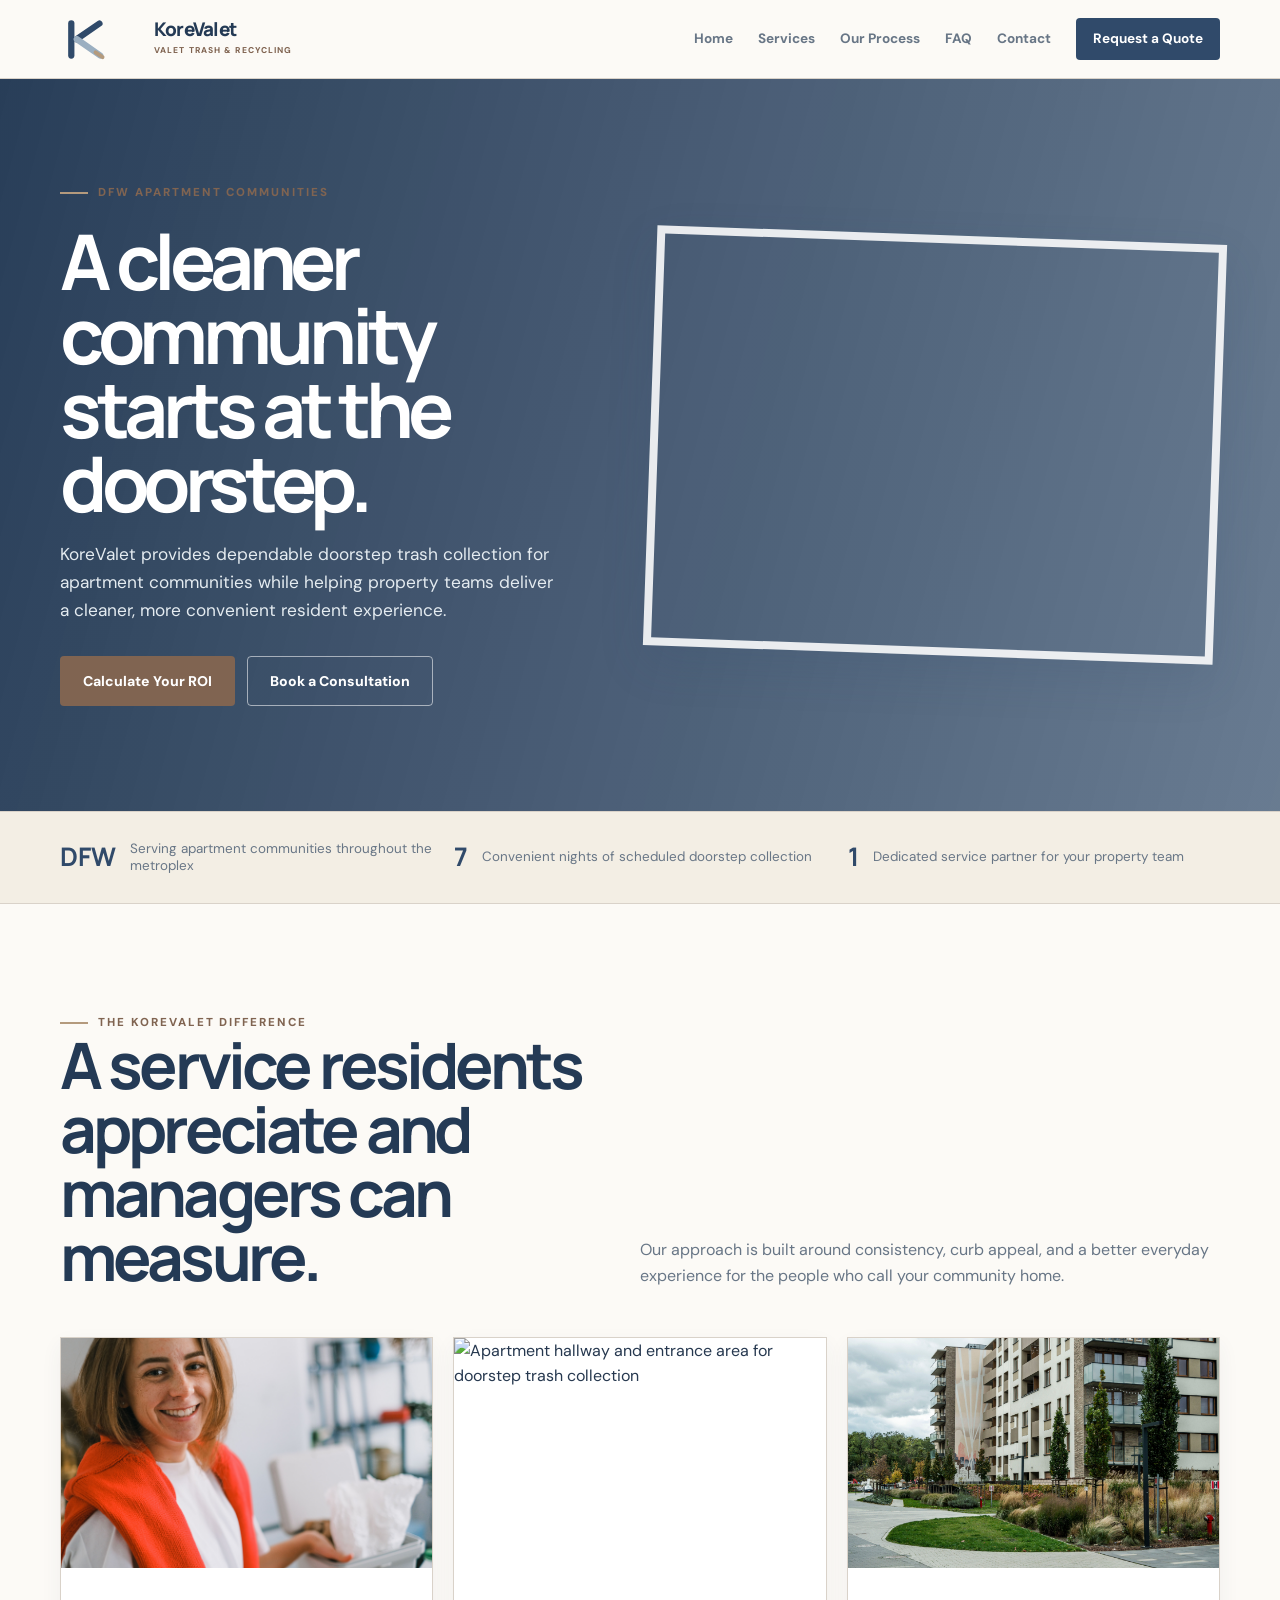
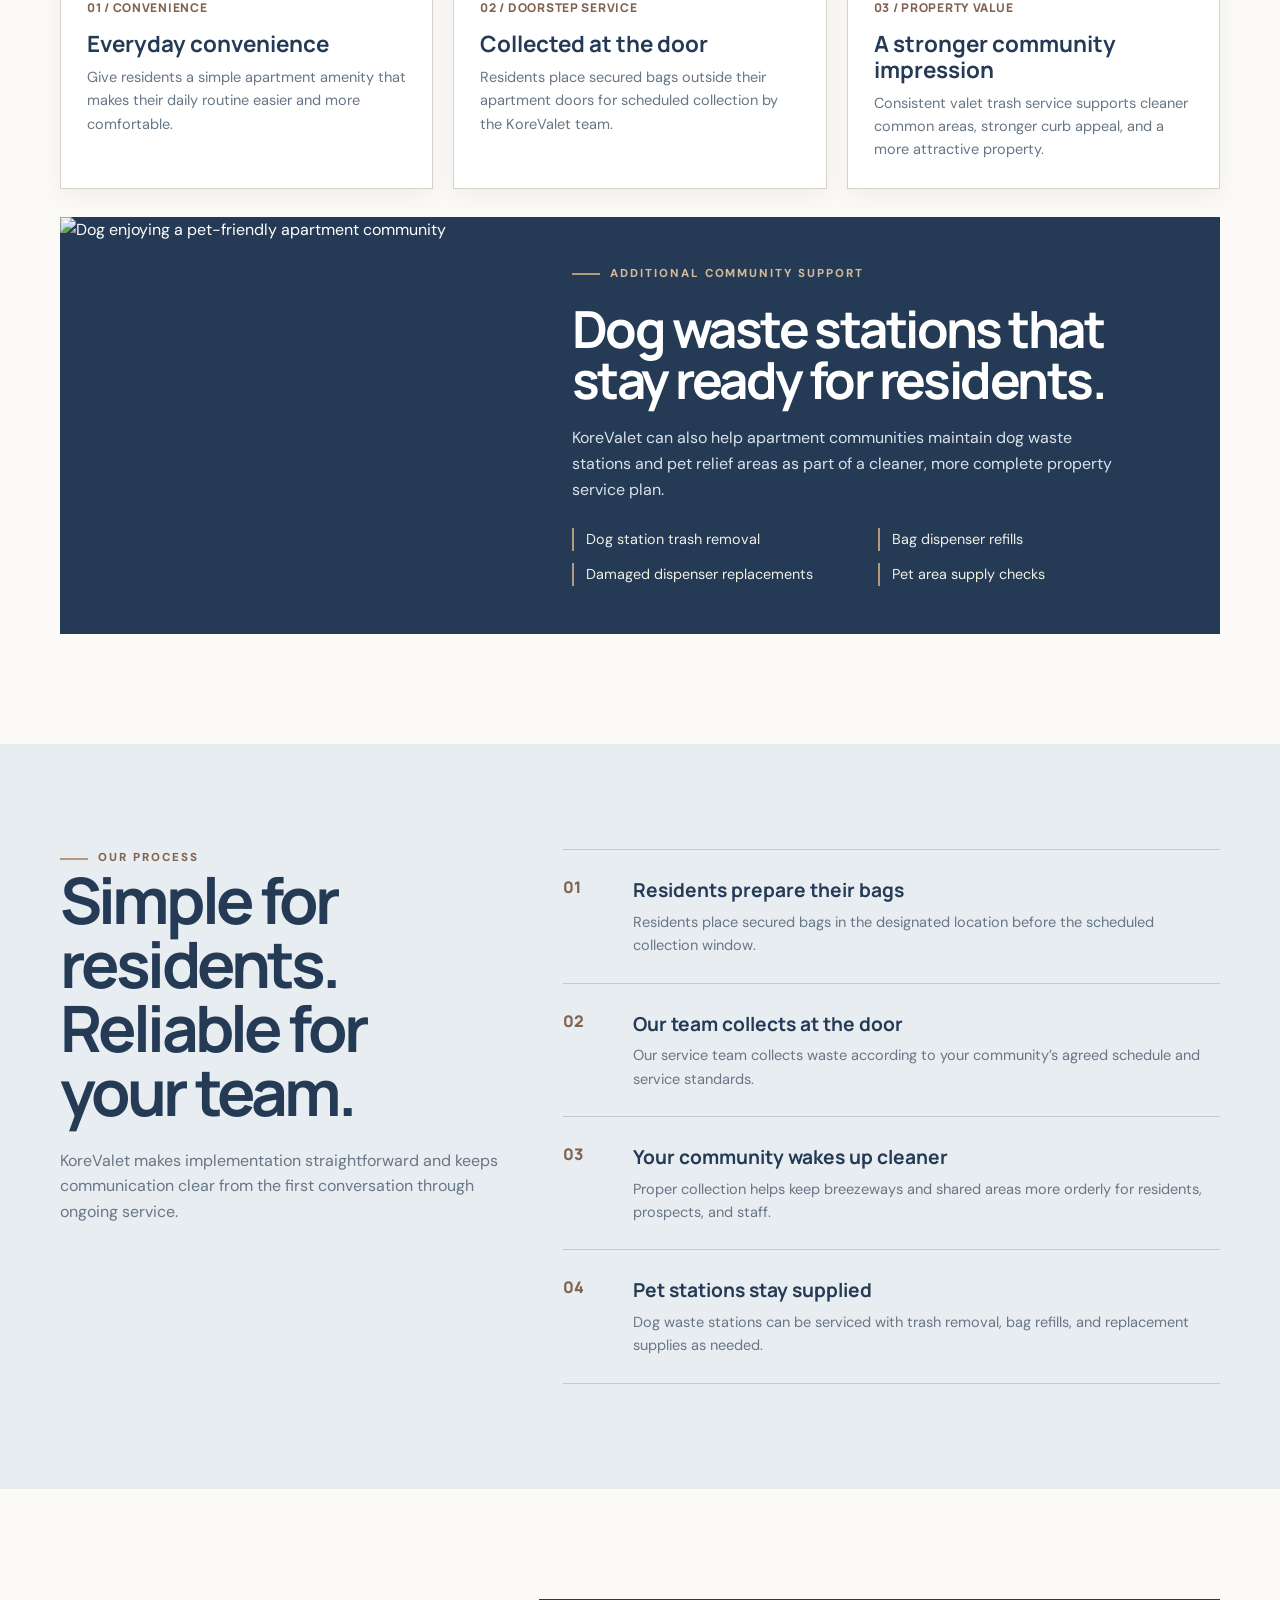
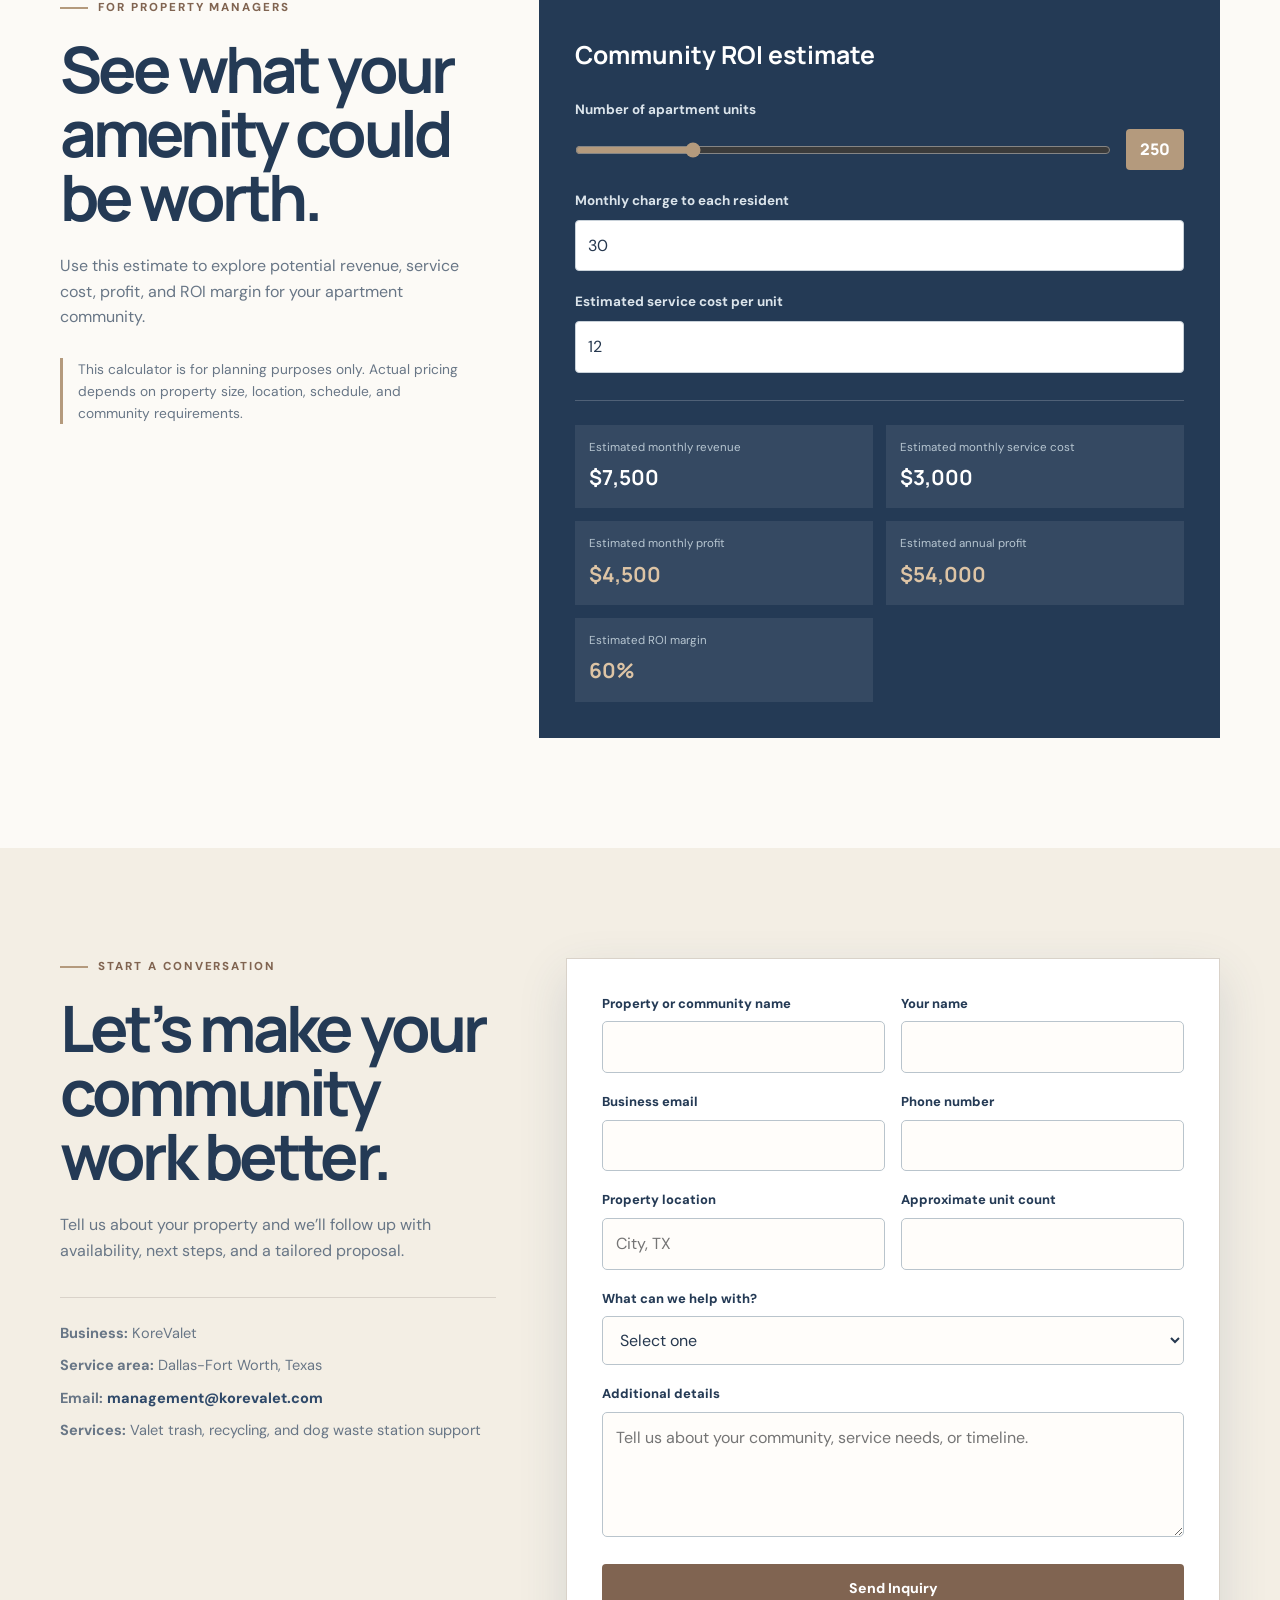
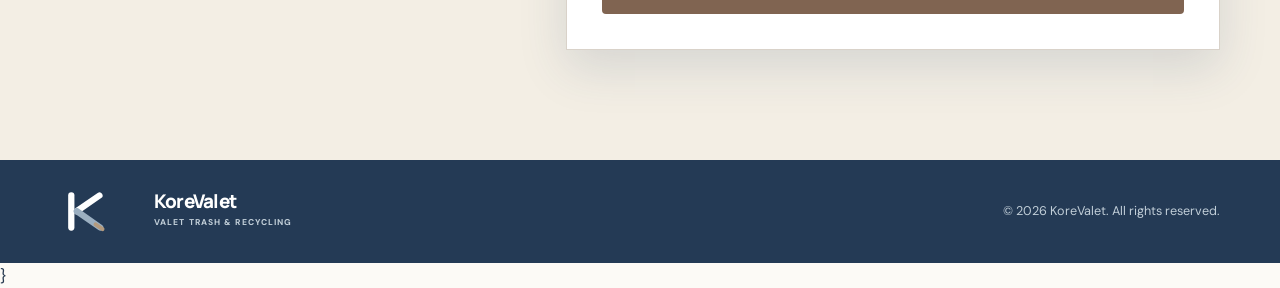
==== commit c4b8b748: "Remove autoplay functionality for hero video" ====
--- a/index.html
+++ b/index.html
@@ -1451,11 +1451,6 @@
       });
     });
   </script>
-  const heroVideo = document.getElementById("heroVideo");
-if (heroVideo) {
-  heroVideo.play().catch(() => {
-    // If autoplay is blocked, user still sees poster image.
-  });
 }
 </body>
 </html>
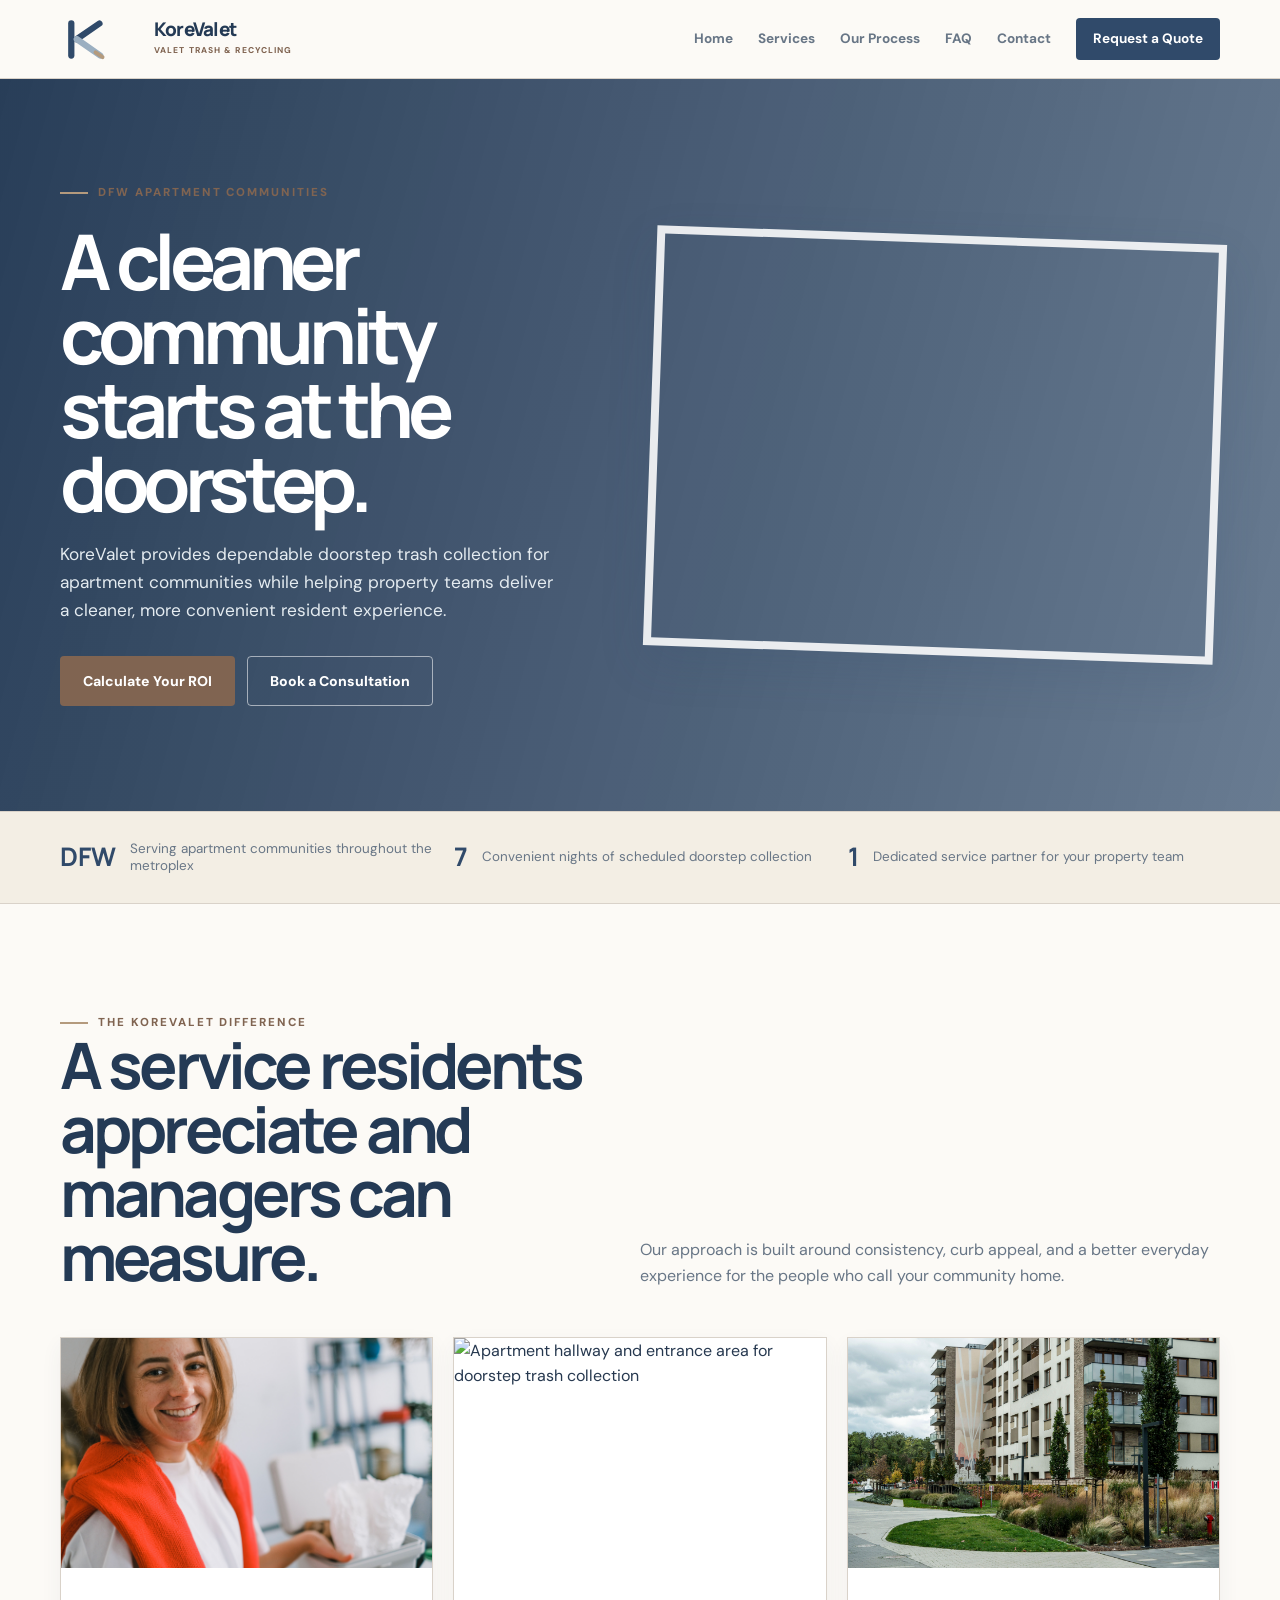
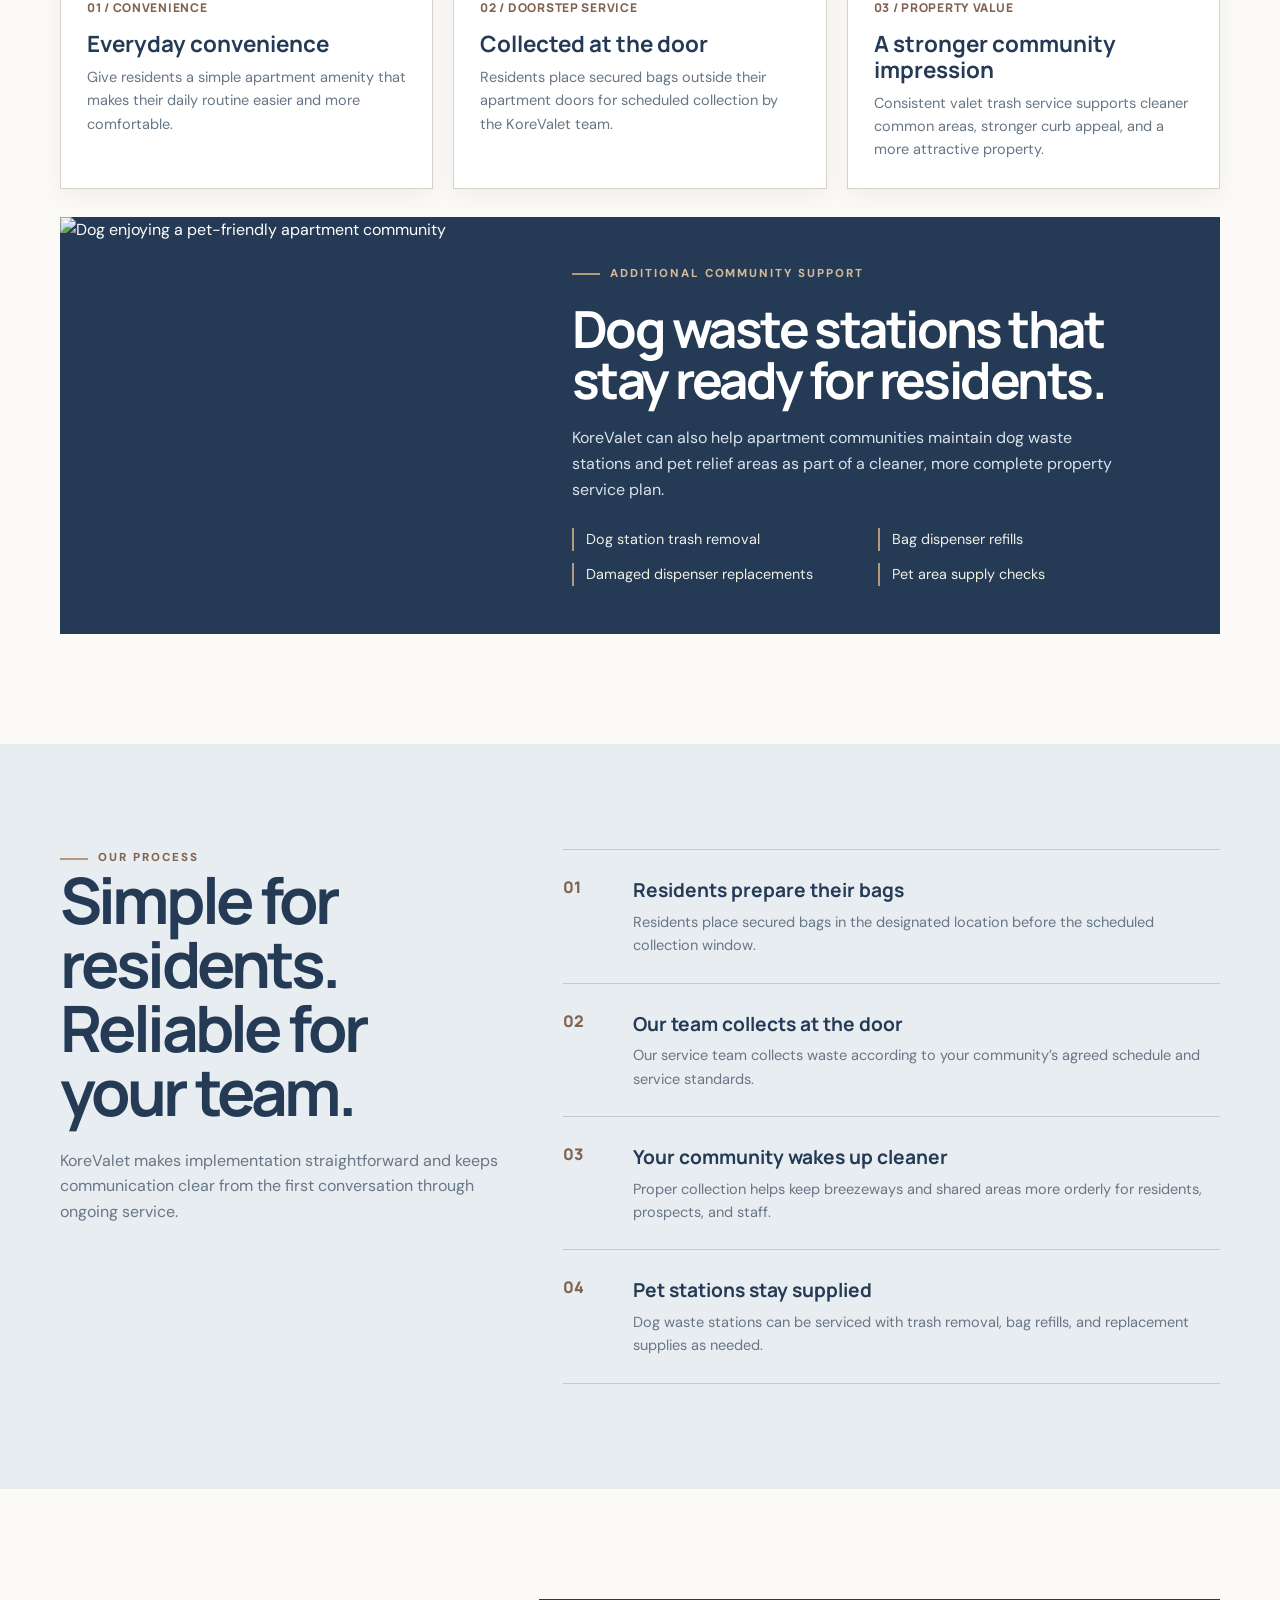
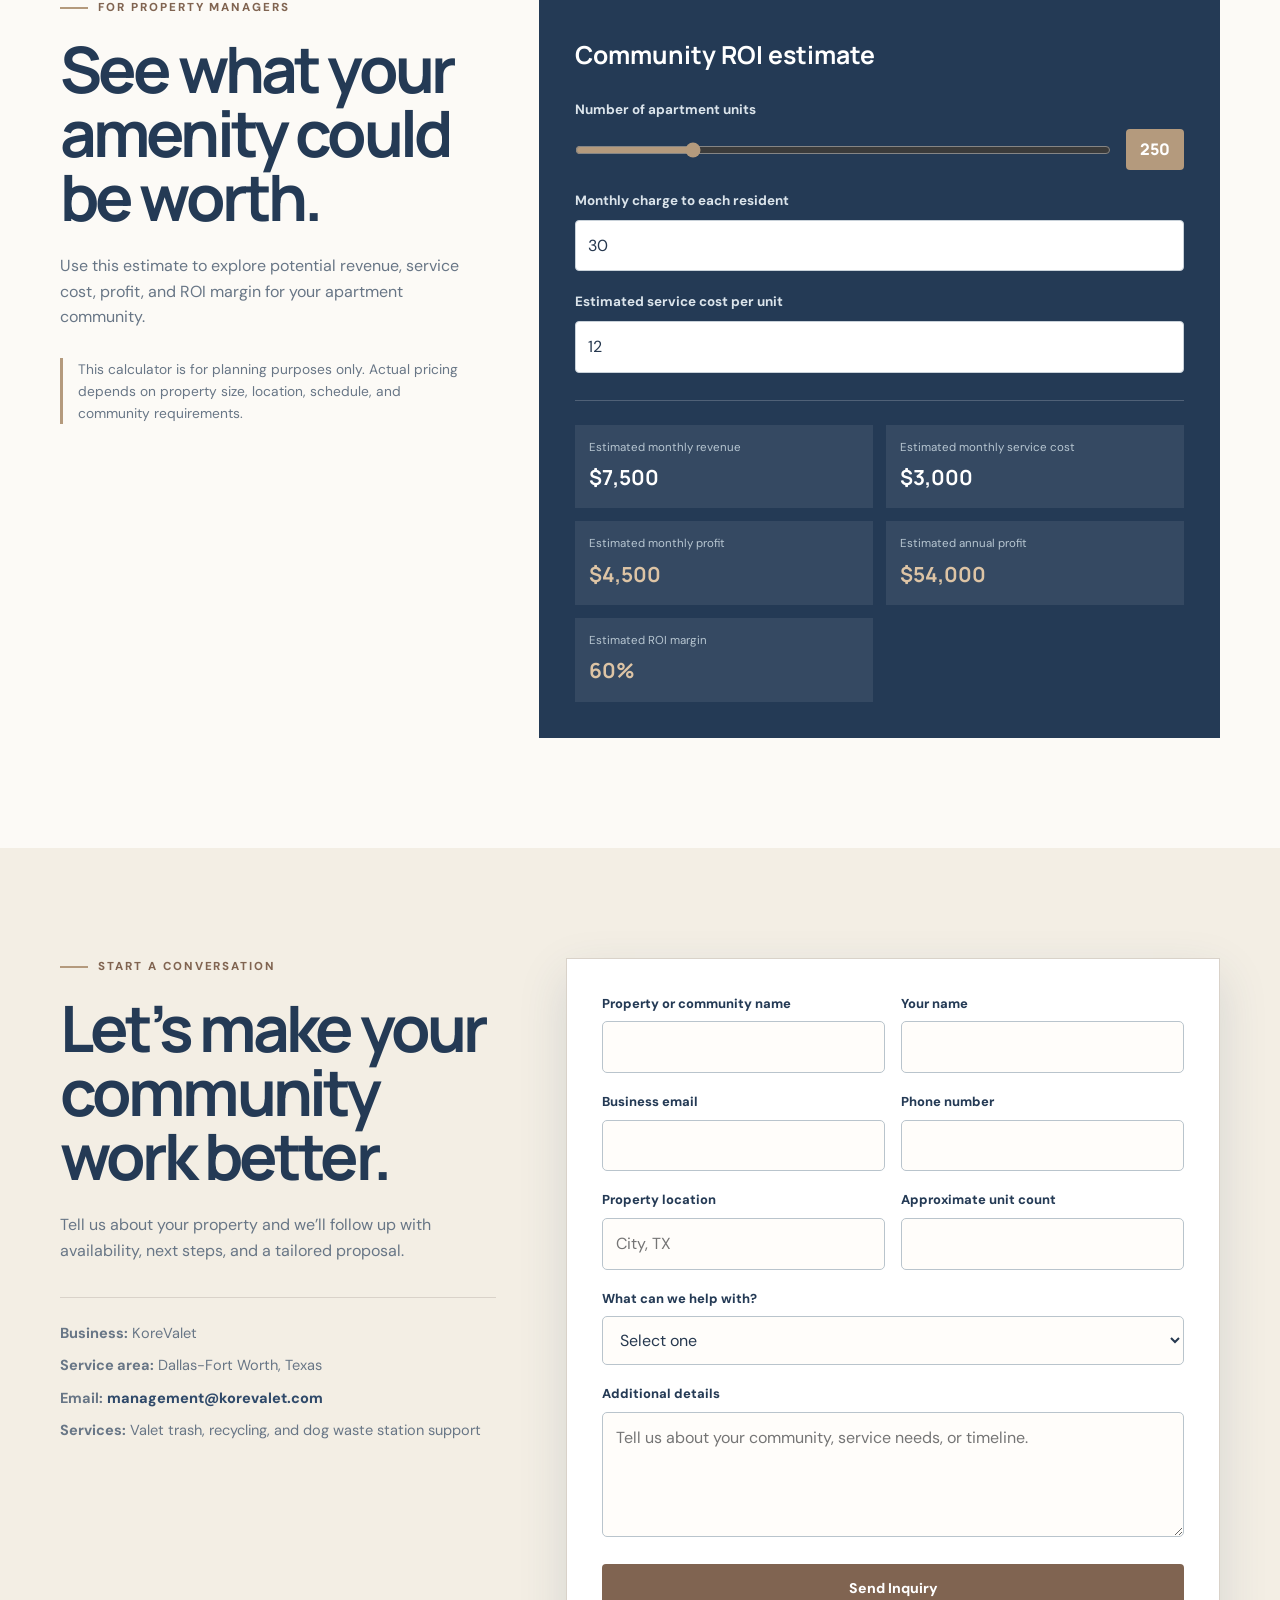
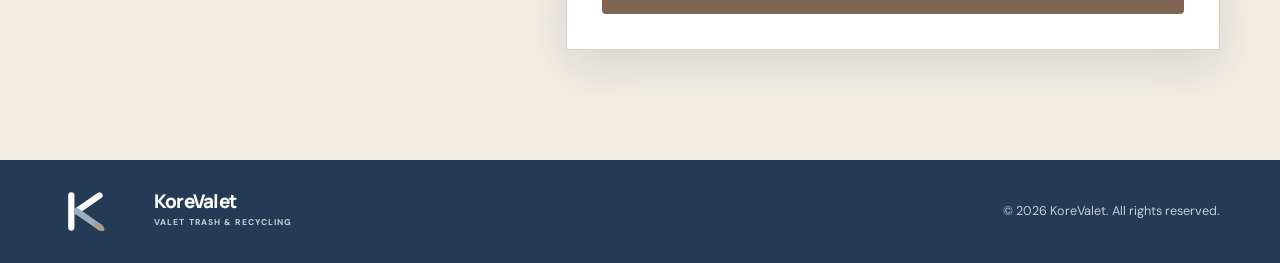
==== commit 408f532c: "Remove unnecessary closing brace from index.html" ====
--- a/index.html
+++ b/index.html
@@ -1451,6 +1451,5 @@
       });
     });
   </script>
-}
 </body>
 </html>
